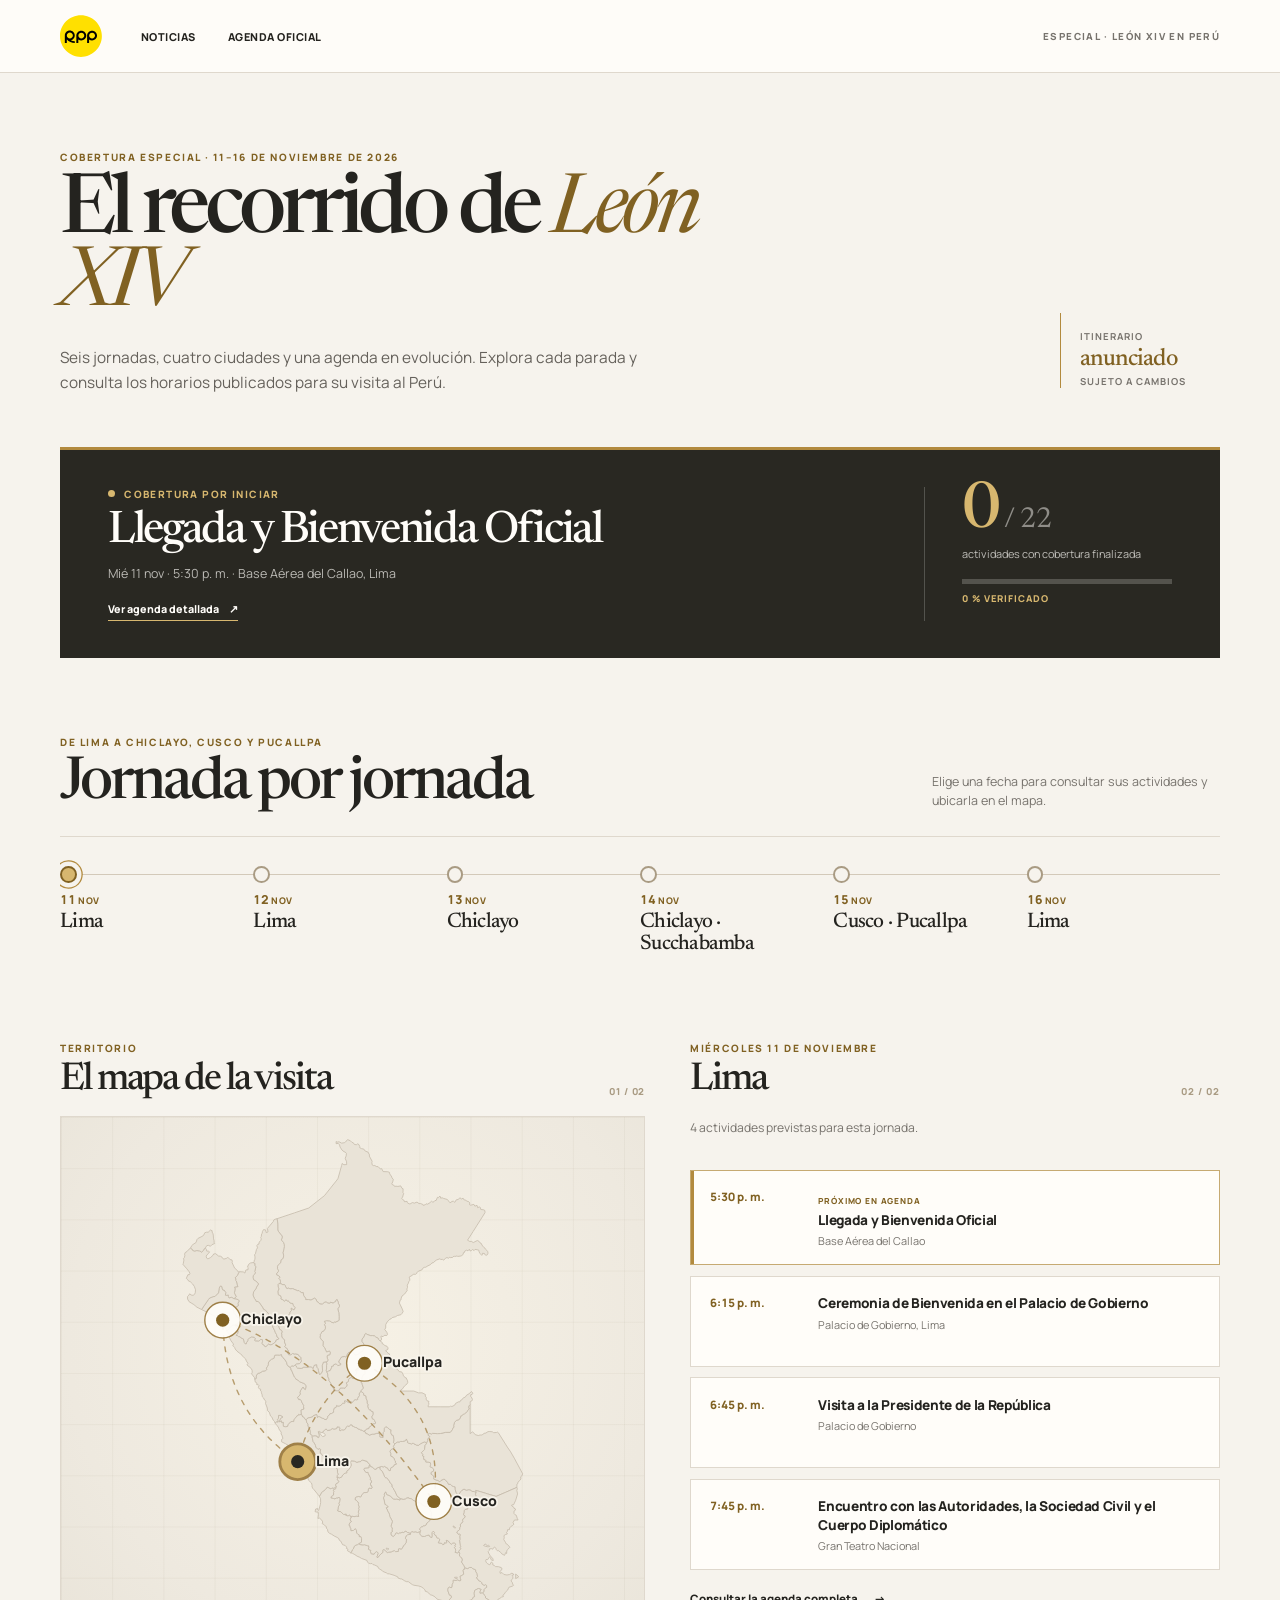
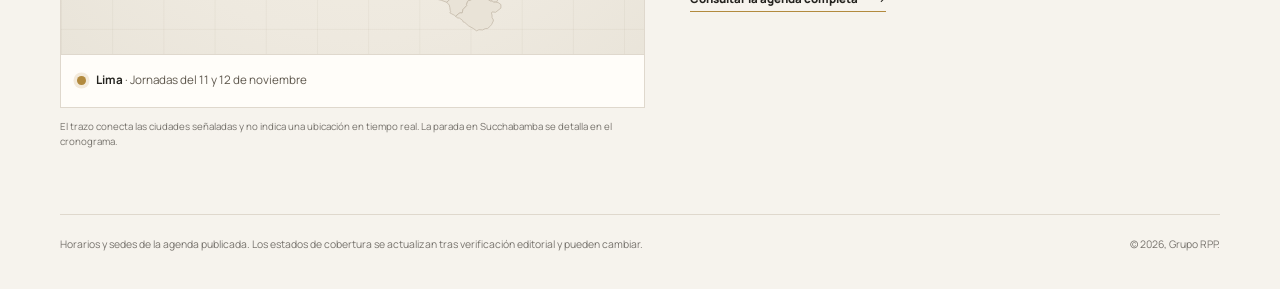
==== agenda-mapa.html @ 104f8afb "Add script to build SVG map of Peru's departments from GeoJSON - Implemented a Node.js script that r" ====
<!doctype html>
<html lang="es">
<head>
  <meta charset="utf-8">
  <meta name="viewport" content="width=device-width, initial-scale=1">
  <meta name="description" content="Sigue las jornadas, ciudades y actividades de la visita de León XIV al Perú.">
  <title>Seguimiento de la visita | León XIV en Perú</title>
  <link rel="icon" href="assets/rpp.svg" type="image/svg+xml">
  <link rel="preconnect" href="https://fonts.googleapis.com">
  <link rel="preconnect" href="https://fonts.gstatic.com" crossorigin>
  <link href="https://fonts.googleapis.com/css2?family=Manrope:wght@400;500;600;700;800&amp;family=Newsreader:ital,opsz,wght@0,6..72,400;0,6..72,500;0,6..72,600;1,6..72,400&amp;display=swap" rel="stylesheet">
  <link rel="stylesheet" href="agenda-mapa.css">
</head>
<body>
  <a class="skip-link" href="#contenido">Saltar al contenido</a>

  <header class="masthead">
    <div class="wrap masthead__inner">
      <a class="masthead__brand" href="index.html" aria-label="RPP Noticias, ir al inicio"><img src="assets/rpp.svg" alt="RPP"></a>
      <nav class="masthead__nav" aria-label="Navegación principal">
        <a href="index.html">Noticias</a>
        <a href="agenda.html">Agenda oficial</a>
      </nav>
      <span class="masthead__edition">Especial · León XIV en Perú</span>
    </div>
  </header>

  <main id="contenido">
    <p class="demo-note" data-demo-note hidden>Vista de simulación: Chiclayo en vivo. No corresponde a una transmisión real.</p>
    <div class="wrap">
      <section class="intro" aria-labelledby="page-title">
        <div>
          <p class="eyebrow">Cobertura especial · 11–16 de noviembre de 2026</p>
          <h1 id="page-title">El recorrido de <em>León XIV</em></h1>
          <p class="intro__description">Seis jornadas, cuatro ciudades y una agenda en evolución. Explora cada parada y consulta los horarios publicados para su visita al Perú.</p>
        </div>
        <div class="intro__stamp" aria-label="Itinerario anunciado, sujeto a cambios">
          <span>Itinerario</span>
          <strong>anunciado</strong>
          <small>Sujeto a cambios</small>
        </div>
      </section>

      <section class="status" aria-labelledby="status-title" data-status-section>
        <div class="status__story">
          <p class="status__eyebrow"><span class="status__signal" aria-hidden="true"></span><span data-phase>Cobertura por iniciar</span></p>
          <h2 id="status-title" data-focus-title>Llegada y Bienvenida Oficial</h2>
          <p class="status__detail" data-focus-detail>Miércoles 11 nov · 5:30 p. m. · Base Aérea del Callao, Lima</p>
          <a class="status__link" href="agenda.html">Ver agenda detallada <span aria-hidden="true">↗</span></a>
        </div>
        <div class="status__meter">
          <div class="status__fraction"><strong data-completed-count>0</strong><span>/ <span data-total-count>22</span></span></div>
          <p>actividades con cobertura finalizada</p>
          <div class="status__bar" role="progressbar" aria-label="Actividades con cobertura finalizada" aria-valuemin="0" aria-valuemax="22" aria-valuenow="0" data-progress-bar><span data-progress-fill></span></div>
          <span class="status__percent" data-progress-percent>0 % verificado</span>
        </div>
      </section>

      <section class="journey" aria-labelledby="journey-title">
        <div class="section-heading">
          <div>
            <p class="eyebrow">De Lima a Chiclayo, Cusco y Pucallpa</p>
            <h2 id="journey-title">Jornada por jornada</h2>
          </div>
          <p>Elige una fecha para consultar sus actividades y ubicarla en el mapa.</p>
        </div>
        <div class="journey__scroll">
          <div class="journey__days" aria-label="Seleccionar jornada" data-day-picker>
            <button class="journey__day is-selected" type="button" data-select-day="1" aria-pressed="true"><span class="journey__date">11 <small>nov</small></span><span class="journey__city">Lima</span><span class="journey__state">Inicio</span></button>
            <button class="journey__day" type="button" data-select-day="2" aria-pressed="false"><span class="journey__date">12 <small>nov</small></span><span class="journey__city">Lima</span><span class="journey__state">Jornada 2</span></button>
            <button class="journey__day" type="button" data-select-day="3" aria-pressed="false"><span class="journey__date">13 <small>nov</small></span><span class="journey__city">Chiclayo</span><span class="journey__state">Jornada 3</span></button>
            <button class="journey__day" type="button" data-select-day="4" aria-pressed="false"><span class="journey__date">14 <small>nov</small></span><span class="journey__city">Chiclayo · Succhabamba</span><span class="journey__state">Jornada 4</span></button>
            <button class="journey__day" type="button" data-select-day="5" aria-pressed="false"><span class="journey__date">15 <small>nov</small></span><span class="journey__city">Cusco · Pucallpa</span><span class="journey__state">Jornada 5</span></button>
            <button class="journey__day" type="button" data-select-day="6" aria-pressed="false"><span class="journey__date">16 <small>nov</small></span><span class="journey__city">Lima</span><span class="journey__state">Cierre</span></button>
          </div>
        </div>
      </section>

      <div class="explore">
        <section class="map-panel" aria-labelledby="map-title">
          <div class="panel-heading">
            <div><p class="eyebrow">Territorio</p><h2 id="map-title">El mapa de la visita</h2></div>
            <span class="panel-heading__index">01 / 02</span>
          </div>
          <div class="map-panel__stage">
            <svg class="peru-map" viewBox="0 0 620 570" role="group" aria-labelledby="map-svg-title map-svg-desc">
              <title id="map-svg-title">Mapa del recorrido de León XIV por el Perú</title>
              <desc id="map-svg-desc">Se señalan Lima, Chiclayo, Cusco y Pucallpa. Selecciona una ciudad para consultar su jornada.</desc>
              <image href="assets/peru-regiones.svg" x="0" y="0" width="620" height="570" />
              <g class="peru-map__route" aria-hidden="true">
                <path d="M251.5 366.3 Q174 314 171.8 215.9 Q290 257 396.2 408.6 Q409 313 322.5 261.7 Q267 302 251.5 366.3" />
              </g>
              <a href="#cronograma" class="peru-map__pin is-selected" data-map-day="1" data-map-city="lima" aria-label="Lima: ver jornadas del 11 y 12 de noviembre">
                <circle class="peru-map__halo" cx="251.5" cy="366.3" r="19" /><circle class="peru-map__point" cx="251.5" cy="366.3" r="7" /><text x="271" y="371">Lima</text>
              </a>
              <a href="#cronograma" class="peru-map__pin" data-map-day="3" data-map-city="chiclayo" aria-label="Chiclayo: ver jornada del 13 de noviembre">
                <circle class="peru-map__halo" cx="171.8" cy="215.9" r="19" /><circle class="peru-map__point" cx="171.8" cy="215.9" r="7" /><text x="191" y="220">Chiclayo</text>
              </a>
              <a href="#cronograma" class="peru-map__pin" data-map-day="5" data-map-city="pucallpa" aria-label="Pucallpa: ver jornada del 15 de noviembre">
                <circle class="peru-map__halo" cx="322.5" cy="261.7" r="19" /><circle class="peru-map__point" cx="322.5" cy="261.7" r="7" /><text x="342" y="266">Pucallpa</text>
              </a>
              <a href="#cronograma" class="peru-map__pin" data-map-day="5" data-map-city="cusco" aria-label="Cusco: ver jornada del 15 de noviembre">
                <circle class="peru-map__halo" cx="396.2" cy="408.6" r="19" /><circle class="peru-map__point" cx="396.2" cy="408.6" r="7" /><text x="416" y="413">Cusco</text>
              </a>
            </svg>
          </div>
          <div class="map-panel__caption"><span class="map-panel__marker" aria-hidden="true"></span><p data-map-caption><strong>Lima</strong> · Jornadas del 11 y 12 de noviembre</p></div>
          <p class="map-panel__note">El trazo conecta las ciudades señaladas y no indica una ubicación en tiempo real. La parada en Succhabamba se detalla en el cronograma.</p>
        </section>

        <section class="schedule-panel" id="cronograma" aria-labelledby="schedule-title">
          <div class="panel-heading">
            <div><p class="eyebrow" data-day-date>Miércoles 11 de noviembre</p><h2 id="schedule-title" data-day-title aria-live="polite">Lima</h2></div>
            <span class="panel-heading__index">02 / 02</span>
          </div>
          <p class="schedule-panel__intro" data-day-intro>Cuatro actividades previstas para la primera jornada.</p>
          <ol class="event-list" data-event-list>
            <li class="event-list__item is-next"><time datetime="2026-11-11T17:30-05:00">5:30 p. m.</time><div><span class="event-list__badge">Primera actividad</span><h3>Llegada y Bienvenida Oficial</h3><p>Base Aérea del Callao</p></div></li>
            <li class="event-list__item"><time datetime="2026-11-11T18:15-05:00">6:15 p. m.</time><div><h3>Ceremonia de Bienvenida en el Palacio de Gobierno</h3><p>Palacio de Gobierno, Lima</p></div></li>
            <li class="event-list__item"><time datetime="2026-11-11T18:45-05:00">6:45 p. m.</time><div><h3>Visita a la Presidente de la República</h3><p>Palacio de Gobierno</p></div></li>
            <li class="event-list__item"><time datetime="2026-11-11T19:45-05:00">7:45 p. m.</time><div><h3>Encuentro con las Autoridades, la Sociedad Civil y el Cuerpo Diplomático</h3><p>Gran Teatro Nacional</p></div></li>
          </ol>
          <a class="schedule-panel__link" href="agenda.html">Consultar la agenda completa <span aria-hidden="true">→</span></a>
        </section>
      </div>

      <footer class="page-note">
        <p>Horarios y sedes de la agenda publicada. Los estados de cobertura se actualizan tras verificación editorial y pueden cambiar.</p>
        <span>© 2026, Grupo RPP.</span>
      </footer>
    </div>
  </main>
  <script src="agenda-mapa.js"></script>
</body>
</html>
---- agenda-mapa.css ----
:root {
  --ink: #24231f;
  --muted: #77736d;
  --paper: #f6f3ed;
  --cream: #fffdf9;
  --line: #dfd8cd;
  --gold: #b28a3e;
  --gold-dark: #806122;
  --gold-light: #d7b76f;
  --sans: "Manrope", Arial, sans-serif;
  --serif: "Newsreader", Georgia, serif;
}

*, *::before, *::after { box-sizing: border-box; }
html { scroll-behavior: smooth; }
body { margin: 0; color: var(--ink); background: var(--paper); font-family: var(--sans); -webkit-font-smoothing: antialiased; }
button, a { -webkit-tap-highlight-color: transparent; }
a { color: inherit; }
button { font: inherit; }
.wrap { width: min(100% - 3rem, 1160px); margin-inline: auto; }
.skip-link { position: absolute; z-index: 30; top: -4rem; left: 1rem; padding: .7rem 1rem; color: var(--ink); background: #ffe272; }
.skip-link:focus { top: 1rem; }
:focus-visible { outline: 3px solid #b28a3e; outline-offset: 4px; }

.masthead { border-bottom: 1px solid var(--line); background: rgba(255, 253, 249, .95); }
.masthead__inner { display: flex; align-items: center; gap: 2.4rem; min-height: 4.5rem; }
.masthead__brand { display: grid; place-items: center; flex: 0 0 auto; width: 2.65rem; height: 2.65rem; }
.masthead__brand img { width: 100%; height: 100%; }
.masthead__nav { display: flex; align-items: center; gap: 2rem; }
.masthead__nav a { font-size: .68rem; font-weight: 800; letter-spacing: .045em; text-decoration: none; text-transform: uppercase; }
.masthead__nav a:hover { color: var(--gold-dark); }
.masthead__edition { margin-left: auto; color: var(--muted); font-size: .61rem; font-weight: 800; letter-spacing: .14em; text-transform: uppercase; }
.demo-note { margin: 0; padding: .55rem 1rem; color: #302817; background: #ead6a5; font-size: .67rem; font-weight: 800; text-align: center; }
.demo-note[hidden] { display: none; }

.intro { display: flex; justify-content: space-between; align-items: end; gap: 3rem; padding: clamp(3.5rem, 6vw, 6rem) 0 clamp(2.4rem, 4vw, 4rem); }
.eyebrow { margin: 0 0 .8rem; color: var(--gold-dark); font-size: .63rem; font-weight: 800; letter-spacing: .16em; line-height: 1.4; text-transform: uppercase; }
.intro h1 { max-width: 15ch; margin: 0; font-family: var(--serif); font-size: clamp(3.3rem, 6.4vw, 6.3rem); font-weight: 500; letter-spacing: -.067em; line-height: .89; }
.intro h1 em { color: var(--gold-dark); font-weight: 400; }
.intro__description { max-width: 39rem; margin: 1.4rem 0 0; color: #65615b; font-size: clamp(.88rem, 1.2vw, 1rem); line-height: 1.65; }
.intro__stamp { display: grid; gap: .25rem; flex: 0 0 10rem; margin-bottom: .45rem; padding: 1.1rem 0 0 1.2rem; border-left: 1px solid var(--gold); }
.intro__stamp span, .intro__stamp small { color: var(--muted); font-size: .6rem; font-weight: 700; letter-spacing: .1em; text-transform: uppercase; }
.intro__stamp strong { color: var(--gold-dark); font-family: var(--serif); font-size: 1.5rem; font-weight: 500; letter-spacing: -.04em; }

.status { display: grid; grid-template-columns: minmax(0, 1fr) 15.5rem; gap: 2.5rem; padding: clamp(1.5rem, 3vw, 2.3rem) clamp(1.5rem, 4vw, 3rem); border-top: 3px solid var(--gold); color: var(--cream); background: #292822; }
.status__story { min-width: 0; }
.status__eyebrow { display: flex; align-items: center; gap: .55rem; margin: 0 0 .65rem; color: var(--gold-light); font-size: .63rem; font-weight: 800; letter-spacing: .14em; text-transform: uppercase; }
.status__signal { flex: 0 0 auto; width: .46rem; height: .46rem; border-radius: 50%; background: var(--gold-light); }
.status h2 { margin: 0; font-family: var(--serif); font-size: clamp(2rem, 3.5vw, 3.15rem); font-weight: 500; letter-spacing: -.052em; line-height: .95; }
.status__detail { margin: .72rem 0 0; color: rgba(255, 253, 249, .68); font-size: .78rem; line-height: 1.5; }
.status__link { display: inline-flex; gap: .65rem; align-items: center; margin-top: 1.15rem; padding-bottom: .25rem; border-bottom: 1px solid var(--gold-light); color: var(--cream); font-size: .67rem; font-weight: 800; text-decoration: none; }
.status__link:hover { color: var(--gold-light); }
.status__meter { align-self: stretch; padding-left: 2.3rem; border-left: 1px solid rgba(255, 253, 249, .2); }
.status__fraction { display: flex; align-items: baseline; gap: .45rem; font-family: var(--serif); font-variant-numeric: tabular-nums; }
.status__fraction strong { color: var(--gold-light); font-size: clamp(3.4rem, 5vw, 4.5rem); font-weight: 500; letter-spacing: -.07em; line-height: .8; }
.status__fraction > span { color: rgba(255, 253, 249, .48); font-size: 1.8rem; }
.status__meter p { max-width: 12rem; margin: .5rem 0 1.15rem; color: rgba(255, 253, 249, .7); font-size: .68rem; line-height: 1.4; }
.status__bar { height: .3rem; overflow: hidden; background: rgba(255, 253, 249, .2); }
.status__bar span { display: block; width: 0; height: 100%; background: var(--gold-light); transition: width .7s cubic-bezier(.16, 1, .3, 1); }
.status__percent { display: block; margin-top: .48rem; color: var(--gold-light); font-size: .59rem; font-weight: 800; letter-spacing: .1em; text-transform: uppercase; }
.status.is-live .status__signal { animation: signal-pulse 2.3s ease-out infinite; }
@keyframes signal-pulse { 0% { box-shadow: 0 0 0 0 rgba(215, 183, 111, .65); } 75%, 100% { box-shadow: 0 0 0 .65rem rgba(215, 183, 111, 0); } }

.journey { margin-top: clamp(3.4rem, 6vw, 5.6rem); }
.section-heading { display: flex; justify-content: space-between; align-items: end; gap: 3rem; padding-bottom: 1.5rem; border-bottom: 1px solid var(--line); }
.section-heading .eyebrow { margin-bottom: .5rem; }
.section-heading h2, .panel-heading h2 { margin: 0; font-family: var(--serif); font-weight: 500; letter-spacing: -.055em; line-height: .94; }
.section-heading h2 { font-size: clamp(2.5rem, 4.6vw, 4rem); }
.section-heading > p { max-width: 18rem; margin: 0 0 .1rem; color: var(--muted); font-size: .78rem; line-height: 1.5; }
.journey__scroll { overflow-x: auto; scrollbar-width: thin; scrollbar-color: #c6b48b transparent; }
.journey__days { position: relative; display: grid; grid-template-columns: repeat(6, minmax(0, 1fr)); min-width: 740px; padding: 1.8rem 0 1.65rem; }
.journey__days::before { position: absolute; top: 2.31rem; right: 0; left: 0; height: 1px; background: #d3c9b9; content: ""; }
.journey__day { position: relative; display: grid; align-content: start; justify-items: start; min-width: 0; min-height: 6.3rem; padding: 0 .65rem 0 0; border: 0; color: var(--ink); background: none; text-align: left; cursor: pointer; }
.journey__day::before { position: relative; z-index: 1; display: block; width: 1.05rem; height: 1.05rem; margin-bottom: .7rem; border: 2px solid #a99b83; border-radius: 50%; background: var(--paper); content: ""; transition: background-color .2s ease, transform .2s ease, box-shadow .2s ease; }
.journey__day:hover::before { transform: scale(1.15); }
.journey__day.is-completed::before { border-color: var(--gold); background: var(--gold); }
.journey__day.is-live::before { border-color: var(--gold-dark); background: var(--gold-light); box-shadow: 0 0 0 .32rem rgba(178, 138, 62, .18); }
.journey__day.is-selected::before { border-color: var(--gold-dark); background: var(--gold-light); box-shadow: 0 0 0 .28rem var(--paper), 0 0 0 .36rem var(--gold); }
.journey__date { color: var(--gold-dark); font-size: .77rem; font-weight: 800; font-variant-numeric: tabular-nums; line-height: 1; }
.journey__date small { font-size: .57rem; letter-spacing: .06em; text-transform: uppercase; }
.journey__city { max-width: 14ch; margin-top: .35rem; font-family: var(--serif); font-size: clamp(1.13rem, 1.65vw, 1.45rem); font-weight: 500; letter-spacing: -.035em; line-height: 1.03; }
.journey__state { margin-top: .44rem; color: var(--muted); font-size: .57rem; font-weight: 700; line-height: 1.2; text-transform: uppercase; }
.journey__day.is-live .journey__state { color: var(--gold-dark); }
.journey__day:focus-visible { outline: 2px solid var(--gold); outline-offset: .3rem; }

.explore { display: grid; grid-template-columns: minmax(0, 1.05fr) minmax(0, .95fr); gap: clamp(1.5rem, 3.5vw, 3rem); align-items: start; margin: clamp(1.4rem, 3vw, 2.2rem) 0 4rem; }
.map-panel, .schedule-panel { min-width: 0; }
.panel-heading { display: flex; justify-content: space-between; align-items: end; gap: 1rem; min-height: 5.5rem; padding-bottom: 1.15rem; }
.panel-heading .eyebrow { margin-bottom: .45rem; }
.panel-heading h2 { font-size: clamp(2rem, 3vw, 2.85rem); }
.panel-heading__index { color: #a99b83; font-size: .6rem; font-weight: 800; letter-spacing: .1em; white-space: nowrap; }
.map-panel__stage { position: relative; overflow: hidden; border: 1px solid var(--line); background: radial-gradient(circle at 52% 42%, #f6f1e5, #eee9df 68%, #e9e4d9); }
.map-panel__stage::before { position: absolute; inset: 0; background-image: linear-gradient(rgba(115, 98, 67, .055) 1px, transparent 1px), linear-gradient(90deg, rgba(115, 98, 67, .055) 1px, transparent 1px); background-size: 3.2rem 3.2rem; content: ""; pointer-events: none; }
.peru-map { position: relative; display: block; width: 100%; height: auto; }
.peru-map__route path { fill: none; stroke: #a07d40; stroke-width: 1.5; stroke-linecap: round; stroke-dasharray: 5 7; opacity: .72; }
.peru-map__pin { color: var(--ink); cursor: pointer; text-decoration: none; }
.peru-map__halo { fill: rgba(255, 253, 249, .92); stroke: #9f8048; stroke-width: 1.5; transition: fill .2s ease, stroke-width .2s ease; }
.peru-map__point { fill: var(--gold-dark); }
.peru-map__pin text { fill: var(--ink); font-family: var(--sans); font-size: 15px; font-weight: 800; paint-order: stroke; stroke: #f7f3ea; stroke-width: 4px; stroke-linejoin: round; }
.peru-map__pin.is-selected .peru-map__halo, .peru-map__pin:hover .peru-map__halo, .peru-map__pin:focus-visible .peru-map__halo { fill: var(--gold-light); stroke-width: 3; }
.peru-map__pin.is-selected .peru-map__point { fill: #292822; }
.peru-map__pin:focus-visible { outline: none; }
.peru-map__pin:focus-visible .peru-map__halo { stroke: #3f3017; }
.map-panel__caption { display: flex; align-items: center; gap: .65rem; min-height: 3.3rem; padding: .75rem 1rem; border: 1px solid var(--line); border-top: 0; background: var(--cream); }
.map-panel__caption p { margin: 0; color: #5f584e; font-size: .73rem; line-height: 1.4; }
.map-panel__caption strong { color: var(--ink); }
.map-panel__marker { flex: 0 0 auto; width: .55rem; height: .55rem; border-radius: 50%; background: var(--gold); box-shadow: 0 0 0 .22rem rgba(178, 138, 62, .16); }
.map-panel__note { margin: .8rem 0 0; color: var(--muted); font-size: .61rem; line-height: 1.5; }
.schedule-panel__intro { min-height: 2.4rem; margin: .15rem 0 0; color: var(--muted); font-size: .76rem; line-height: 1.5; }
.event-list { display: grid; gap: .65rem; margin: .8rem 0 0; padding: 0; list-style: none; }
.event-list__item { display: grid; grid-template-columns: 5.7rem minmax(0, 1fr); gap: 1.1rem; min-height: 5.7rem; padding: 1rem 1.15rem; border: 1px solid var(--line); background: var(--cream); }
.event-list__item.is-next, .event-list__item.is-live { border-color: #c6aa72; box-shadow: inset 3px 0 0 var(--gold); }
.event-list__item.is-completed { background: #f5f2eb; }
.event-list__item time { padding-top: .15rem; color: var(--gold-dark); font-size: .72rem; font-weight: 800; font-variant-numeric: tabular-nums; white-space: nowrap; }
.event-list__item h3 { margin: .1rem 0 .25rem; font-size: .85rem; font-weight: 800; letter-spacing: -.025em; line-height: 1.35; }
.event-list__item p { margin: 0; color: var(--muted); font-size: .68rem; line-height: 1.4; }
.event-list__badge { display: inline-block; margin-bottom: .2rem; color: var(--gold-dark); font-size: .52rem; font-weight: 800; letter-spacing: .1em; text-transform: uppercase; }
.schedule-panel__link { display: inline-flex; align-items: center; gap: 1rem; margin-top: 1.3rem; padding-bottom: .3rem; border-bottom: 1px solid var(--gold); color: var(--ink); font-size: .72rem; font-weight: 800; text-decoration: none; }
.schedule-panel__link:hover { color: var(--gold-dark); }

.page-note { display: flex; justify-content: space-between; gap: 2rem; padding: 1.4rem 0 2.3rem; border-top: 1px solid var(--line); color: var(--muted); font-size: .65rem; line-height: 1.5; }
.page-note p { max-width: 42rem; margin: 0; }
.page-note span { white-space: nowrap; }

@media (max-width: 900px) {
  .masthead__edition { display: none; }
  .intro h1 { font-size: clamp(3.4rem, 7vw, 5.2rem); }
  .explore { grid-template-columns: minmax(0, 1fr) minmax(0, .95fr); gap: 1.3rem; }
  .event-list__item { grid-template-columns: 1fr; gap: .35rem; }
  .event-list__item time { padding: 0; }
}

@media (max-width: 700px) {
  .wrap { width: min(100% - 2rem, 1160px); }
  .intro { align-items: start; padding-block: 3rem 2.4rem; }
  .intro__stamp { display: none; }
  .status { grid-template-columns: 1fr; gap: 1.4rem; }
  .status__meter { display: grid; grid-template-columns: auto 1fr; align-items: end; column-gap: 1.2rem; padding: 1.1rem 0 0; border-top: 1px solid rgba(255, 253, 249, .2); border-left: 0; }
  .status__meter p { margin: 0 0 .05rem; }
  .status__bar { grid-column: 1 / -1; margin-top: .8rem; }
  .status__percent { grid-column: 1 / -1; }
  .section-heading { align-items: start; flex-direction: column; gap: .7rem; }
  .section-heading > p { max-width: 29rem; }
  .explore { grid-template-columns: 1fr; gap: 2.4rem; }
  .panel-heading { min-height: 0; }
  .event-list__item { grid-template-columns: 5.7rem minmax(0, 1fr); gap: 1rem; }
}

@media (max-width: 430px) {
  .masthead__inner { min-height: 4rem; gap: 1.2rem; }
  .masthead__brand { width: 2.3rem; height: 2.3rem; }
  .masthead__nav { gap: 1rem; }
  .masthead__nav a { font-size: .59rem; }
  .intro h1 { font-size: clamp(3.25rem, 14vw, 4.4rem); }
  .intro__description { font-size: .82rem; }
  .status { padding: 1.45rem 1.2rem; }
  .status h2 { font-size: 2.15rem; }
  .journey__days { min-width: 700px; }
  .peru-map__pin text { font-size: 17px; }
  .event-list__item { grid-template-columns: 4.3rem minmax(0, 1fr); gap: .7rem; padding: .85rem; }
  .event-list__item time { font-size: .65rem; }
  .event-list__item h3 { font-size: .78rem; }
  .page-note { display: block; }
  .page-note span { display: block; margin-top: .6rem; }
}

@media (prefers-reduced-motion: reduce) {
  html { scroll-behavior: auto; }
  .status.is-live .status__signal { animation: none; }
  .status__bar span, .journey__day::before, .peru-map__halo { transition: none; }
}
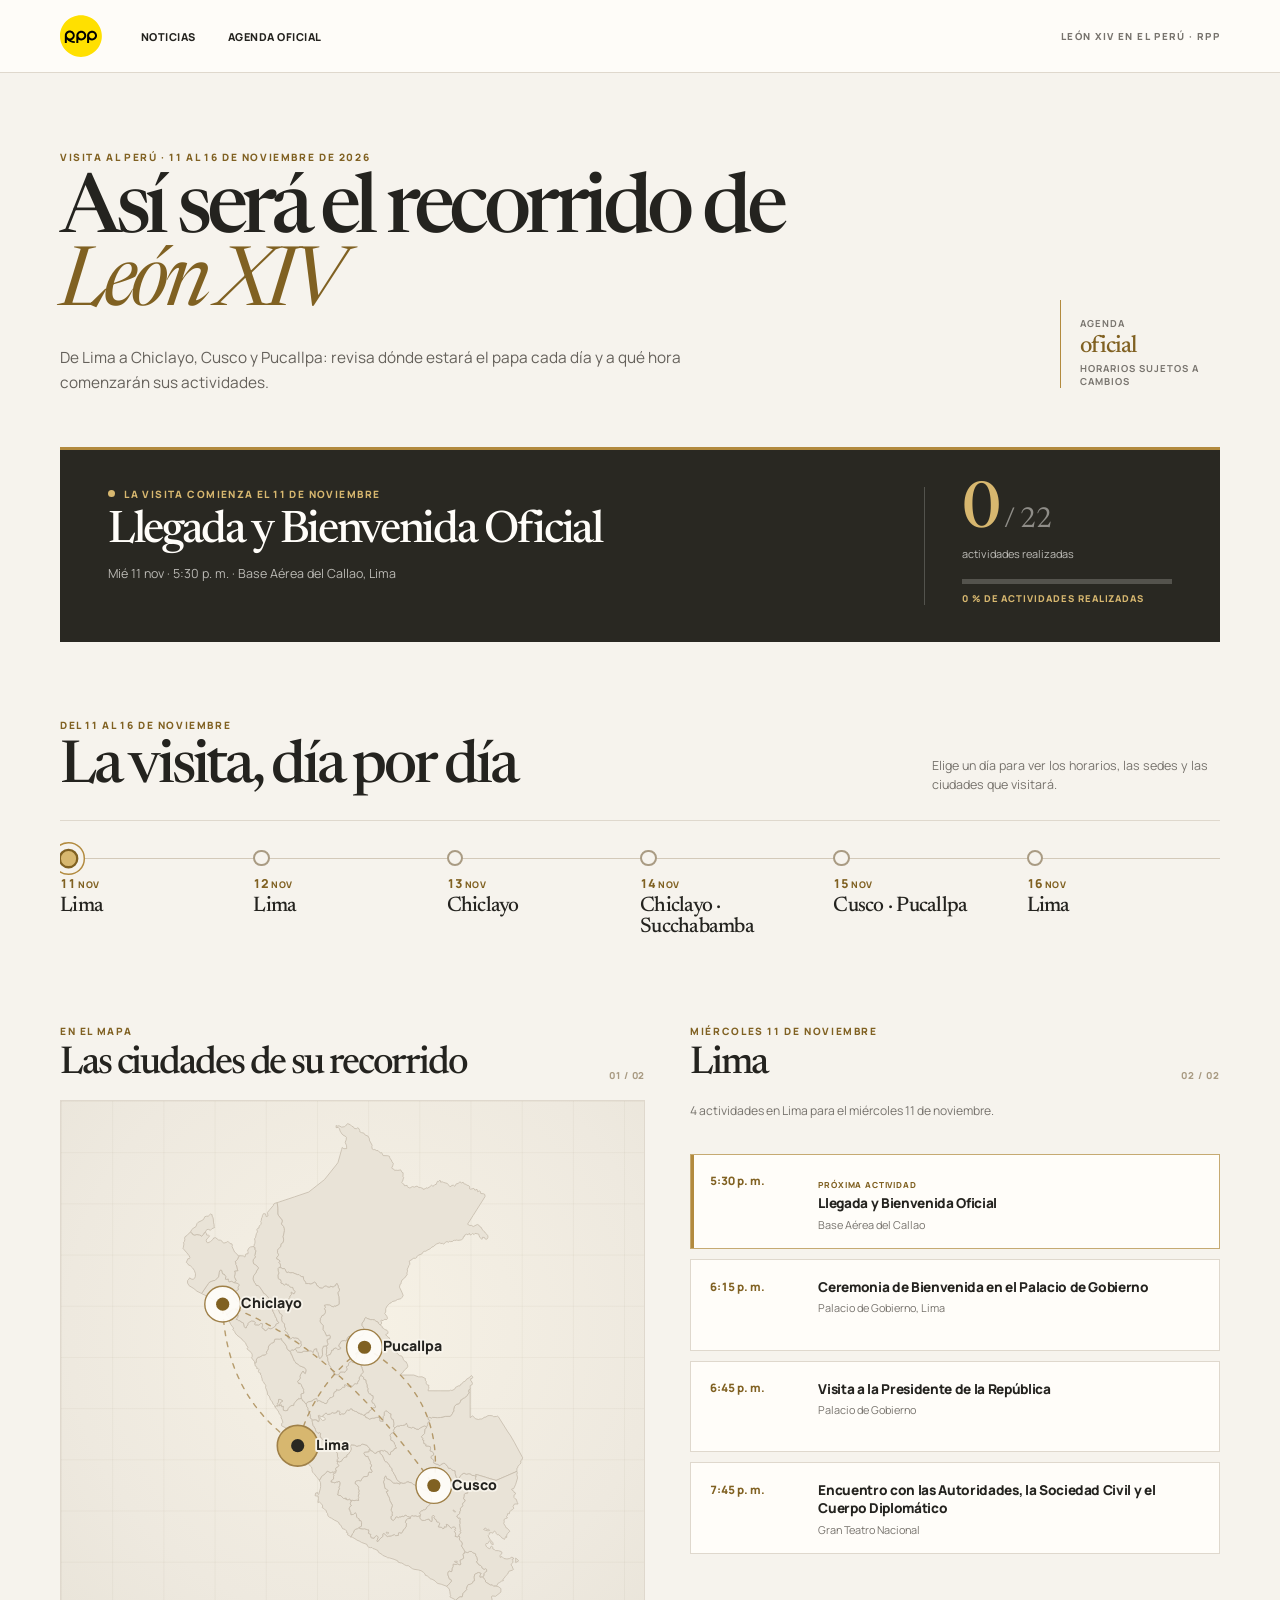
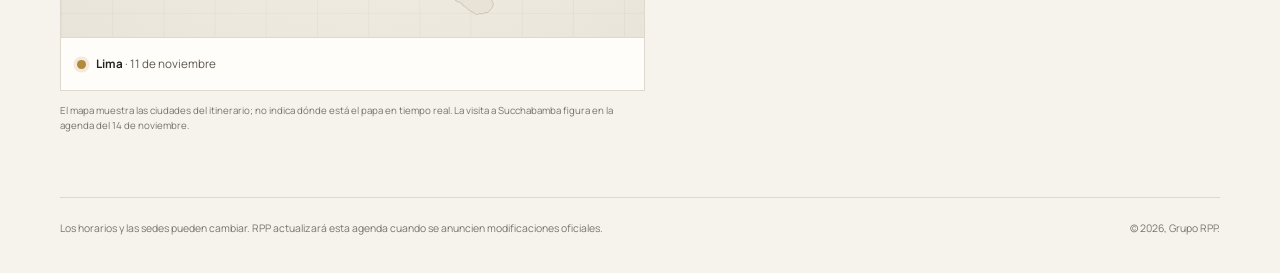
==== commit d31b685e: "feat: enhance agenda and map interactivity with animations and improved accessibility fix: update ev" ====
--- a/agenda-mapa.html
+++ b/agenda-mapa.html
@@ -3,13 +3,13 @@
 <head>
   <meta charset="utf-8">
   <meta name="viewport" content="width=device-width, initial-scale=1">
-  <meta name="description" content="Sigue las jornadas, ciudades y actividades de la visita de León XIV al Perú.">
-  <title>Seguimiento de la visita | León XIV en Perú</title>
+  <meta name="description" content="Consulta la agenda del papa León XIV en el Perú: fechas, horarios y sedes de sus actividades en Lima, Chiclayo, Cusco y Pucallpa.">
+  <title>Agenda y recorrido del papa León XIV en el Perú | RPP</title>
   <link rel="icon" href="assets/rpp.svg" type="image/svg+xml">
   <link rel="preconnect" href="https://fonts.googleapis.com">
   <link rel="preconnect" href="https://fonts.gstatic.com" crossorigin>
   <link href="https://fonts.googleapis.com/css2?family=Manrope:wght@400;500;600;700;800&amp;family=Newsreader:ital,opsz,wght@0,6..72,400;0,6..72,500;0,6..72,600;1,6..72,400&amp;display=swap" rel="stylesheet">
-  <link rel="stylesheet" href="agenda-mapa.css">
+  <link rel="stylesheet" href="agenda-mapa.css?v=motion-2">
 </head>
 <body>
   <a class="skip-link" href="#contenido">Saltar al contenido</a>
@@ -21,57 +21,56 @@
         <a href="index.html">Noticias</a>
         <a href="agenda.html">Agenda oficial</a>
       </nav>
-      <span class="masthead__edition">Especial · León XIV en Perú</span>
+      <span class="masthead__edition">León XIV en el Perú · RPP</span>
     </div>
   </header>
 
   <main id="contenido">
-    <p class="demo-note" data-demo-note hidden>Vista de simulación: Chiclayo en vivo. No corresponde a una transmisión real.</p>
+    <p class="demo-note" data-demo-note hidden>Vista de prueba: la jornada en Chiclayo se muestra en vivo solo para revisar el diseño. No es una transmisión real.</p>
     <div class="wrap">
       <section class="intro" aria-labelledby="page-title">
         <div>
-          <p class="eyebrow">Cobertura especial · 11–16 de noviembre de 2026</p>
-          <h1 id="page-title">El recorrido de <em>León XIV</em></h1>
-          <p class="intro__description">Seis jornadas, cuatro ciudades y una agenda en evolución. Explora cada parada y consulta los horarios publicados para su visita al Perú.</p>
+          <p class="eyebrow">Visita al Perú · 11 al 16 de noviembre de 2026</p>
+          <h1 id="page-title">Así será el recorrido de <em>León XIV</em></h1>
+          <p class="intro__description">De Lima a Chiclayo, Cusco y Pucallpa: revisa dónde estará el papa cada día y a qué hora comenzarán sus actividades.</p>
         </div>
-        <div class="intro__stamp" aria-label="Itinerario anunciado, sujeto a cambios">
-          <span>Itinerario</span>
-          <strong>anunciado</strong>
-          <small>Sujeto a cambios</small>
+        <div class="intro__stamp" aria-label="Agenda oficial, horarios sujetos a cambios">
+          <span>Agenda</span>
+          <strong>oficial</strong>
+          <small>Horarios sujetos a cambios</small>
         </div>
       </section>
 
       <section class="status" aria-labelledby="status-title" data-status-section>
         <div class="status__story">
-          <p class="status__eyebrow"><span class="status__signal" aria-hidden="true"></span><span data-phase>Cobertura por iniciar</span></p>
+          <p class="status__eyebrow"><span class="status__signal" aria-hidden="true"></span><span data-phase>La visita comienza el 11 de noviembre</span></p>
           <h2 id="status-title" data-focus-title>Llegada y Bienvenida Oficial</h2>
           <p class="status__detail" data-focus-detail>Miércoles 11 nov · 5:30 p. m. · Base Aérea del Callao, Lima</p>
-          <a class="status__link" href="agenda.html">Ver agenda detallada <span aria-hidden="true">↗</span></a>
         </div>
         <div class="status__meter">
           <div class="status__fraction"><strong data-completed-count>0</strong><span>/ <span data-total-count>22</span></span></div>
-          <p>actividades con cobertura finalizada</p>
-          <div class="status__bar" role="progressbar" aria-label="Actividades con cobertura finalizada" aria-valuemin="0" aria-valuemax="22" aria-valuenow="0" data-progress-bar><span data-progress-fill></span></div>
-          <span class="status__percent" data-progress-percent>0 % verificado</span>
+          <p>actividades realizadas</p>
+          <div class="status__bar" role="progressbar" aria-label="Actividades realizadas" aria-valuemin="0" aria-valuemax="22" aria-valuenow="0" data-progress-bar><span data-progress-fill></span></div>
+          <span class="status__percent" data-progress-percent>0 % de actividades realizadas</span>
         </div>
       </section>
 
       <section class="journey" aria-labelledby="journey-title">
         <div class="section-heading">
           <div>
-            <p class="eyebrow">De Lima a Chiclayo, Cusco y Pucallpa</p>
-            <h2 id="journey-title">Jornada por jornada</h2>
+            <p class="eyebrow">Del 11 al 16 de noviembre</p>
+            <h2 id="journey-title">La visita, día por día</h2>
           </div>
-          <p>Elige una fecha para consultar sus actividades y ubicarla en el mapa.</p>
+          <p>Elige un día para ver los horarios, las sedes y las ciudades que visitará.</p>
         </div>
         <div class="journey__scroll">
           <div class="journey__days" aria-label="Seleccionar jornada" data-day-picker>
-            <button class="journey__day is-selected" type="button" data-select-day="1" aria-pressed="true"><span class="journey__date">11 <small>nov</small></span><span class="journey__city">Lima</span><span class="journey__state">Inicio</span></button>
-            <button class="journey__day" type="button" data-select-day="2" aria-pressed="false"><span class="journey__date">12 <small>nov</small></span><span class="journey__city">Lima</span><span class="journey__state">Jornada 2</span></button>
-            <button class="journey__day" type="button" data-select-day="3" aria-pressed="false"><span class="journey__date">13 <small>nov</small></span><span class="journey__city">Chiclayo</span><span class="journey__state">Jornada 3</span></button>
-            <button class="journey__day" type="button" data-select-day="4" aria-pressed="false"><span class="journey__date">14 <small>nov</small></span><span class="journey__city">Chiclayo · Succhabamba</span><span class="journey__state">Jornada 4</span></button>
-            <button class="journey__day" type="button" data-select-day="5" aria-pressed="false"><span class="journey__date">15 <small>nov</small></span><span class="journey__city">Cusco · Pucallpa</span><span class="journey__state">Jornada 5</span></button>
-            <button class="journey__day" type="button" data-select-day="6" aria-pressed="false"><span class="journey__date">16 <small>nov</small></span><span class="journey__city">Lima</span><span class="journey__state">Cierre</span></button>
+            <button class="journey__day is-selected" type="button" data-select-day="1" aria-pressed="true"><span class="journey__date">11 <small>nov</small></span><span class="journey__city">Lima</span><span class="journey__state"></span></button>
+            <button class="journey__day" type="button" data-select-day="2" aria-pressed="false"><span class="journey__date">12 <small>nov</small></span><span class="journey__city">Lima</span><span class="journey__state"></span></button>
+            <button class="journey__day" type="button" data-select-day="3" aria-pressed="false"><span class="journey__date">13 <small>nov</small></span><span class="journey__city">Chiclayo</span><span class="journey__state"></span></button>
+            <button class="journey__day" type="button" data-select-day="4" aria-pressed="false"><span class="journey__date">14 <small>nov</small></span><span class="journey__city">Chiclayo · Succhabamba</span><span class="journey__state"></span></button>
+            <button class="journey__day" type="button" data-select-day="5" aria-pressed="false"><span class="journey__date">15 <small>nov</small></span><span class="journey__city">Cusco · Pucallpa</span><span class="journey__state"></span></button>
+            <button class="journey__day" type="button" data-select-day="6" aria-pressed="false"><span class="journey__date">16 <small>nov</small></span><span class="journey__city">Lima</span><span class="journey__state"></span></button>
           </div>
         </div>
       </section>
@@ -79,33 +78,33 @@
       <div class="explore">
         <section class="map-panel" aria-labelledby="map-title">
           <div class="panel-heading">
-            <div><p class="eyebrow">Territorio</p><h2 id="map-title">El mapa de la visita</h2></div>
+            <div><p class="eyebrow">En el mapa</p><h2 id="map-title">Las ciudades de su recorrido</h2></div>
             <span class="panel-heading__index">01 / 02</span>
           </div>
           <div class="map-panel__stage">
             <svg class="peru-map" viewBox="0 0 620 570" role="group" aria-labelledby="map-svg-title map-svg-desc">
               <title id="map-svg-title">Mapa del recorrido de León XIV por el Perú</title>
-              <desc id="map-svg-desc">Se señalan Lima, Chiclayo, Cusco y Pucallpa. Selecciona una ciudad para consultar su jornada.</desc>
+              <desc id="map-svg-desc">Se señalan Lima, Chiclayo, Cusco y Pucallpa. Selecciona una ciudad para consultar sus actividades.</desc>
               <image href="assets/peru-regiones.svg" x="0" y="0" width="620" height="570" />
               <g class="peru-map__route" aria-hidden="true">
                 <path d="M251.5 366.3 Q174 314 171.8 215.9 Q290 257 396.2 408.6 Q409 313 322.5 261.7 Q267 302 251.5 366.3" />
               </g>
-              <a href="#cronograma" class="peru-map__pin is-selected" data-map-day="1" data-map-city="lima" aria-label="Lima: ver jornadas del 11 y 12 de noviembre">
+              <a href="#cronograma" class="peru-map__pin is-selected" data-map-day="1" data-map-city="lima" aria-label="Lima: ver actividades del 11 de noviembre">
                 <circle class="peru-map__halo" cx="251.5" cy="366.3" r="19" /><circle class="peru-map__point" cx="251.5" cy="366.3" r="7" /><text x="271" y="371">Lima</text>
               </a>
-              <a href="#cronograma" class="peru-map__pin" data-map-day="3" data-map-city="chiclayo" aria-label="Chiclayo: ver jornada del 13 de noviembre">
+              <a href="#cronograma" class="peru-map__pin" data-map-day="3" data-map-city="chiclayo" aria-label="Chiclayo: ver actividades del 13 de noviembre">
                 <circle class="peru-map__halo" cx="171.8" cy="215.9" r="19" /><circle class="peru-map__point" cx="171.8" cy="215.9" r="7" /><text x="191" y="220">Chiclayo</text>
               </a>
-              <a href="#cronograma" class="peru-map__pin" data-map-day="5" data-map-city="pucallpa" aria-label="Pucallpa: ver jornada del 15 de noviembre">
+              <a href="#cronograma" class="peru-map__pin" data-map-day="5" data-map-city="pucallpa" aria-label="Pucallpa: ver actividades del 15 de noviembre">
                 <circle class="peru-map__halo" cx="322.5" cy="261.7" r="19" /><circle class="peru-map__point" cx="322.5" cy="261.7" r="7" /><text x="342" y="266">Pucallpa</text>
               </a>
-              <a href="#cronograma" class="peru-map__pin" data-map-day="5" data-map-city="cusco" aria-label="Cusco: ver jornada del 15 de noviembre">
+              <a href="#cronograma" class="peru-map__pin" data-map-day="5" data-map-city="cusco" aria-label="Cusco: ver actividades del 15 de noviembre">
                 <circle class="peru-map__halo" cx="396.2" cy="408.6" r="19" /><circle class="peru-map__point" cx="396.2" cy="408.6" r="7" /><text x="416" y="413">Cusco</text>
               </a>
             </svg>
           </div>
-          <div class="map-panel__caption"><span class="map-panel__marker" aria-hidden="true"></span><p data-map-caption><strong>Lima</strong> · Jornadas del 11 y 12 de noviembre</p></div>
-          <p class="map-panel__note">El trazo conecta las ciudades señaladas y no indica una ubicación en tiempo real. La parada en Succhabamba se detalla en el cronograma.</p>
+          <div class="map-panel__caption"><span class="map-panel__marker" aria-hidden="true"></span><p data-map-caption><strong>Lima</strong> · 11 de noviembre</p></div>
+          <p class="map-panel__note">El mapa muestra las ciudades del itinerario; no indica dónde está el papa en tiempo real. La visita a Succhabamba figura en la agenda del 14 de noviembre.</p>
         </section>
 
         <section class="schedule-panel" id="cronograma" aria-labelledby="schedule-title">
@@ -113,23 +112,22 @@
             <div><p class="eyebrow" data-day-date>Miércoles 11 de noviembre</p><h2 id="schedule-title" data-day-title aria-live="polite">Lima</h2></div>
             <span class="panel-heading__index">02 / 02</span>
           </div>
-          <p class="schedule-panel__intro" data-day-intro>Cuatro actividades previstas para la primera jornada.</p>
+          <p class="schedule-panel__intro" data-day-intro>4 actividades previstas para el 11 de noviembre.</p>
           <ol class="event-list" data-event-list>
-            <li class="event-list__item is-next"><time datetime="2026-11-11T17:30-05:00">5:30 p. m.</time><div><span class="event-list__badge">Primera actividad</span><h3>Llegada y Bienvenida Oficial</h3><p>Base Aérea del Callao</p></div></li>
+            <li class="event-list__item is-next"><time datetime="2026-11-11T17:30-05:00">5:30 p. m.</time><div><span class="event-list__badge">Próxima actividad</span><h3>Llegada y Bienvenida Oficial</h3><p>Base Aérea del Callao</p></div></li>
             <li class="event-list__item"><time datetime="2026-11-11T18:15-05:00">6:15 p. m.</time><div><h3>Ceremonia de Bienvenida en el Palacio de Gobierno</h3><p>Palacio de Gobierno, Lima</p></div></li>
             <li class="event-list__item"><time datetime="2026-11-11T18:45-05:00">6:45 p. m.</time><div><h3>Visita a la Presidente de la República</h3><p>Palacio de Gobierno</p></div></li>
             <li class="event-list__item"><time datetime="2026-11-11T19:45-05:00">7:45 p. m.</time><div><h3>Encuentro con las Autoridades, la Sociedad Civil y el Cuerpo Diplomático</h3><p>Gran Teatro Nacional</p></div></li>
           </ol>
-          <a class="schedule-panel__link" href="agenda.html">Consultar la agenda completa <span aria-hidden="true">→</span></a>
         </section>
       </div>
 
       <footer class="page-note">
-        <p>Horarios y sedes de la agenda publicada. Los estados de cobertura se actualizan tras verificación editorial y pueden cambiar.</p>
+        <p>Los horarios y las sedes pueden cambiar. RPP actualizará esta agenda cuando se anuncien modificaciones oficiales.</p>
         <span>© 2026, Grupo RPP.</span>
       </footer>
     </div>
   </main>
-  <script src="agenda-mapa.js"></script>
+  <script src="agenda-mapa.js?v=motion-2"></script>
 </body>
 </html>
--- a/agenda-mapa.css
+++ b/agenda-mapa.css
@@ -45,21 +45,21 @@
 .status { display: grid; grid-template-columns: minmax(0, 1fr) 15.5rem; gap: 2.5rem; padding: clamp(1.5rem, 3vw, 2.3rem) clamp(1.5rem, 4vw, 3rem); border-top: 3px solid var(--gold); color: var(--cream); background: #292822; }
 .status__story { min-width: 0; }
 .status__eyebrow { display: flex; align-items: center; gap: .55rem; margin: 0 0 .65rem; color: var(--gold-light); font-size: .63rem; font-weight: 800; letter-spacing: .14em; text-transform: uppercase; }
-.status__signal { flex: 0 0 auto; width: .46rem; height: .46rem; border-radius: 50%; background: var(--gold-light); }
+.status__signal { position: relative; flex: 0 0 auto; width: .46rem; height: .46rem; border-radius: 50%; background: var(--gold-light); }
+.status__signal::after { position: absolute; inset: -.3rem; border: 1px solid var(--gold-light); border-radius: 50%; opacity: 0; content: ""; }
 .status h2 { margin: 0; font-family: var(--serif); font-size: clamp(2rem, 3.5vw, 3.15rem); font-weight: 500; letter-spacing: -.052em; line-height: .95; }
 .status__detail { margin: .72rem 0 0; color: rgba(255, 253, 249, .68); font-size: .78rem; line-height: 1.5; }
-.status__link { display: inline-flex; gap: .65rem; align-items: center; margin-top: 1.15rem; padding-bottom: .25rem; border-bottom: 1px solid var(--gold-light); color: var(--cream); font-size: .67rem; font-weight: 800; text-decoration: none; }
-.status__link:hover { color: var(--gold-light); }
 .status__meter { align-self: stretch; padding-left: 2.3rem; border-left: 1px solid rgba(255, 253, 249, .2); }
 .status__fraction { display: flex; align-items: baseline; gap: .45rem; font-family: var(--serif); font-variant-numeric: tabular-nums; }
 .status__fraction strong { color: var(--gold-light); font-size: clamp(3.4rem, 5vw, 4.5rem); font-weight: 500; letter-spacing: -.07em; line-height: .8; }
 .status__fraction > span { color: rgba(255, 253, 249, .48); font-size: 1.8rem; }
 .status__meter p { max-width: 12rem; margin: .5rem 0 1.15rem; color: rgba(255, 253, 249, .7); font-size: .68rem; line-height: 1.4; }
 .status__bar { height: .3rem; overflow: hidden; background: rgba(255, 253, 249, .2); }
-.status__bar span { display: block; width: 0; height: 100%; background: var(--gold-light); transition: width .7s cubic-bezier(.16, 1, .3, 1); }
+.status__bar span { display: block; width: 100%; height: 100%; background: var(--gold-light); transform: scaleX(0); transform-origin: left center; }
+.status__bar span.is-ready { transition: transform .6s cubic-bezier(.22, 1, .36, 1); }
 .status__percent { display: block; margin-top: .48rem; color: var(--gold-light); font-size: .59rem; font-weight: 800; letter-spacing: .1em; text-transform: uppercase; }
-.status.is-live .status__signal { animation: signal-pulse 2.3s ease-out infinite; }
-@keyframes signal-pulse { 0% { box-shadow: 0 0 0 0 rgba(215, 183, 111, .65); } 75%, 100% { box-shadow: 0 0 0 .65rem rgba(215, 183, 111, 0); } }
+.status.is-live .status__signal::after { animation: signal-pulse 2.3s ease-out infinite; }
+@keyframes signal-pulse { 0% { opacity: .7; transform: scale(.5); } 75%, 100% { opacity: 0; transform: scale(1.4); } }
 
 .journey { margin-top: clamp(3.4rem, 6vw, 5.6rem); }
 .section-heading { display: flex; justify-content: space-between; align-items: end; gap: 3rem; padding-bottom: 1.5rem; border-bottom: 1px solid var(--line); }
@@ -71,11 +71,11 @@
 .journey__days { position: relative; display: grid; grid-template-columns: repeat(6, minmax(0, 1fr)); min-width: 740px; padding: 1.8rem 0 1.65rem; }
 .journey__days::before { position: absolute; top: 2.31rem; right: 0; left: 0; height: 1px; background: #d3c9b9; content: ""; }
 .journey__day { position: relative; display: grid; align-content: start; justify-items: start; min-width: 0; min-height: 6.3rem; padding: 0 .65rem 0 0; border: 0; color: var(--ink); background: none; text-align: left; cursor: pointer; }
-.journey__day::before { position: relative; z-index: 1; display: block; width: 1.05rem; height: 1.05rem; margin-bottom: .7rem; border: 2px solid #a99b83; border-radius: 50%; background: var(--paper); content: ""; transition: background-color .2s ease, transform .2s ease, box-shadow .2s ease; }
+.journey__day::before { position: relative; z-index: 1; display: block; width: 1.05rem; height: 1.05rem; margin-bottom: .7rem; border: 2px solid #a99b83; border-radius: 50%; background: var(--paper); content: ""; transition: background-color .22s ease, border-color .22s ease, transform .22s cubic-bezier(.22, 1, .36, 1), box-shadow .22s ease; }
 .journey__day:hover::before { transform: scale(1.15); }
 .journey__day.is-completed::before { border-color: var(--gold); background: var(--gold); }
 .journey__day.is-live::before { border-color: var(--gold-dark); background: var(--gold-light); box-shadow: 0 0 0 .32rem rgba(178, 138, 62, .18); }
-.journey__day.is-selected::before { border-color: var(--gold-dark); background: var(--gold-light); box-shadow: 0 0 0 .28rem var(--paper), 0 0 0 .36rem var(--gold); }
+.journey__day.is-selected::before { border-color: var(--gold-dark); background: var(--gold-light); box-shadow: 0 0 0 .28rem var(--paper), 0 0 0 .36rem var(--gold); transform: scale(1.16); }
 .journey__date { color: var(--gold-dark); font-size: .77rem; font-weight: 800; font-variant-numeric: tabular-nums; line-height: 1; }
 .journey__date small { font-size: .57rem; letter-spacing: .06em; text-transform: uppercase; }
 .journey__city { max-width: 14ch; margin-top: .35rem; font-family: var(--serif); font-size: clamp(1.13rem, 1.65vw, 1.45rem); font-weight: 500; letter-spacing: -.035em; line-height: 1.03; }
@@ -94,10 +94,10 @@
 .peru-map { position: relative; display: block; width: 100%; height: auto; }
 .peru-map__route path { fill: none; stroke: #a07d40; stroke-width: 1.5; stroke-linecap: round; stroke-dasharray: 5 7; opacity: .72; }
 .peru-map__pin { color: var(--ink); cursor: pointer; text-decoration: none; }
-.peru-map__halo { fill: rgba(255, 253, 249, .92); stroke: #9f8048; stroke-width: 1.5; transition: fill .2s ease, stroke-width .2s ease; }
+.peru-map__halo { fill: rgba(255, 253, 249, .92); stroke: #9f8048; stroke-width: 1.5; transform-box: fill-box; transform-origin: center; transition: fill .22s ease, transform .22s cubic-bezier(.22, 1, .36, 1); }
 .peru-map__point { fill: var(--gold-dark); }
 .peru-map__pin text { fill: var(--ink); font-family: var(--sans); font-size: 15px; font-weight: 800; paint-order: stroke; stroke: #f7f3ea; stroke-width: 4px; stroke-linejoin: round; }
-.peru-map__pin.is-selected .peru-map__halo, .peru-map__pin:hover .peru-map__halo, .peru-map__pin:focus-visible .peru-map__halo { fill: var(--gold-light); stroke-width: 3; }
+.peru-map__pin.is-selected .peru-map__halo, .peru-map__pin:hover .peru-map__halo, .peru-map__pin:focus-visible .peru-map__halo { fill: var(--gold-light); transform: scale(1.14); }
 .peru-map__pin.is-selected .peru-map__point { fill: #292822; }
 .peru-map__pin:focus-visible { outline: none; }
 .peru-map__pin:focus-visible .peru-map__halo { stroke: #3f3017; }
@@ -109,14 +109,20 @@
 .schedule-panel__intro { min-height: 2.4rem; margin: .15rem 0 0; color: var(--muted); font-size: .76rem; line-height: 1.5; }
 .event-list { display: grid; gap: .65rem; margin: .8rem 0 0; padding: 0; list-style: none; }
 .event-list__item { display: grid; grid-template-columns: 5.7rem minmax(0, 1fr); gap: 1.1rem; min-height: 5.7rem; padding: 1rem 1.15rem; border: 1px solid var(--line); background: var(--cream); }
-.event-list__item.is-next, .event-list__item.is-live { border-color: #c6aa72; box-shadow: inset 3px 0 0 var(--gold); }
+.event-list__item.is-entering { animation: event-enter .4s cubic-bezier(.22, 1, .36, 1) both; animation-delay: var(--enter-delay, 0ms); }
+.event-list__item.is-next, .event-list__item.is-live { position: relative; border-color: #c6aa72; }
+.event-list__item.is-next::before, .event-list__item.is-live::before { position: absolute; inset: 0 auto 0 0; width: 3px; background: var(--gold); content: ""; }
+.event-list__item.is-entering:is(.is-next, .is-live)::before { animation: event-marker .32s .08s cubic-bezier(.22, 1, .36, 1) both; transform-origin: top; }
 .event-list__item.is-completed { background: #f5f2eb; }
+@keyframes event-enter { from { opacity: 0; transform: translateY(14px); } to { opacity: 1; transform: translateY(0); } }
+@keyframes event-marker { from { transform: scaleY(.2); } to { transform: scaleY(1); } }
+.intro.is-motion-entering, .status.is-motion-entering, .journey.is-motion-entering, .map-panel.is-motion-entering, .schedule-panel.is-motion-entering { animation: section-enter .55s cubic-bezier(.22, 1, .36, 1) both; }
+.status.is-motion-entering, .schedule-panel.is-motion-entering { animation-delay: .08s; }
+@keyframes section-enter { from { opacity: 0; transform: translateY(14px); } to { opacity: 1; transform: translateY(0); } }
 .event-list__item time { padding-top: .15rem; color: var(--gold-dark); font-size: .72rem; font-weight: 800; font-variant-numeric: tabular-nums; white-space: nowrap; }
 .event-list__item h3 { margin: .1rem 0 .25rem; font-size: .85rem; font-weight: 800; letter-spacing: -.025em; line-height: 1.35; }
 .event-list__item p { margin: 0; color: var(--muted); font-size: .68rem; line-height: 1.4; }
 .event-list__badge { display: inline-block; margin-bottom: .2rem; color: var(--gold-dark); font-size: .52rem; font-weight: 800; letter-spacing: .1em; text-transform: uppercase; }
-.schedule-panel__link { display: inline-flex; align-items: center; gap: 1rem; margin-top: 1.3rem; padding-bottom: .3rem; border-bottom: 1px solid var(--gold); color: var(--ink); font-size: .72rem; font-weight: 800; text-decoration: none; }
-.schedule-panel__link:hover { color: var(--gold-dark); }
 
 .page-note { display: flex; justify-content: space-between; gap: 2rem; padding: 1.4rem 0 2.3rem; border-top: 1px solid var(--line); color: var(--muted); font-size: .65rem; line-height: 1.5; }
 .page-note p { max-width: 42rem; margin: 0; }
@@ -166,6 +172,6 @@
 
 @media (prefers-reduced-motion: reduce) {
   html { scroll-behavior: auto; }
-  .status.is-live .status__signal { animation: none; }
-  .status__bar span, .journey__day::before, .peru-map__halo { transition: none; }
+  .status.is-live .status__signal::after, .event-list__item.is-entering, .event-list__item.is-entering:is(.is-next, .is-live)::before, .intro.is-motion-entering, .status.is-motion-entering, .journey.is-motion-entering, .map-panel.is-motion-entering, .schedule-panel.is-motion-entering { animation: none; }
+  .status__bar span.is-ready, .journey__day::before, .peru-map__halo { transition: none; }
 }
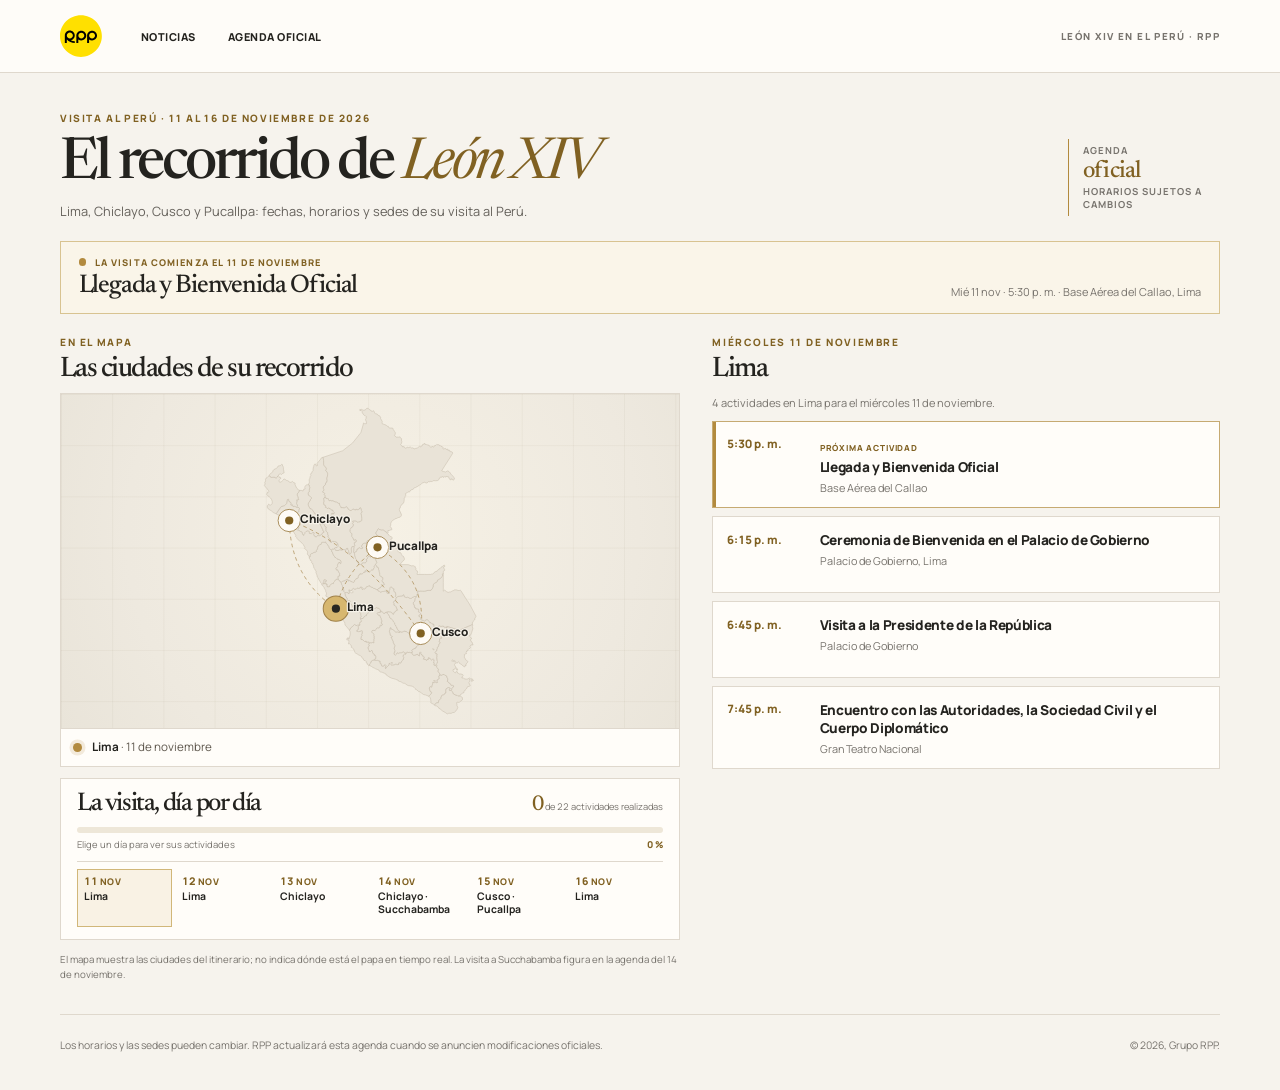
==== commit 35b2e7a0: "feat: update agenda layout and improve progress tracking display" ====
--- a/agenda-mapa.html
+++ b/agenda-mapa.html
@@ -9,7 +9,7 @@
   <link rel="preconnect" href="https://fonts.googleapis.com">
   <link rel="preconnect" href="https://fonts.gstatic.com" crossorigin>
   <link href="https://fonts.googleapis.com/css2?family=Manrope:wght@400;500;600;700;800&amp;family=Newsreader:ital,opsz,wght@0,6..72,400;0,6..72,500;0,6..72,600;1,6..72,400&amp;display=swap" rel="stylesheet">
-  <link rel="stylesheet" href="agenda-mapa.css?v=motion-2">
+  <link rel="stylesheet" href="agenda-mapa.css?v=compact-5">
 </head>
 <body>
   <a class="skip-link" href="#contenido">Saltar al contenido</a>
@@ -31,8 +31,8 @@
       <section class="intro" aria-labelledby="page-title">
         <div>
           <p class="eyebrow">Visita al Perú · 11 al 16 de noviembre de 2026</p>
-          <h1 id="page-title">Así será el recorrido de <em>León XIV</em></h1>
-          <p class="intro__description">De Lima a Chiclayo, Cusco y Pucallpa: revisa dónde estará el papa cada día y a qué hora comenzarán sus actividades.</p>
+          <h1 id="page-title">El recorrido de <em>León XIV</em></h1>
+          <p class="intro__description">Lima, Chiclayo, Cusco y Pucallpa: fechas, horarios y sedes de su visita al Perú.</p>
         </div>
         <div class="intro__stamp" aria-label="Agenda oficial, horarios sujetos a cambios">
           <span>Agenda</span>
@@ -47,39 +47,12 @@
           <h2 id="status-title" data-focus-title>Llegada y Bienvenida Oficial</h2>
           <p class="status__detail" data-focus-detail>Miércoles 11 nov · 5:30 p. m. · Base Aérea del Callao, Lima</p>
         </div>
-        <div class="status__meter">
-          <div class="status__fraction"><strong data-completed-count>0</strong><span>/ <span data-total-count>22</span></span></div>
-          <p>actividades realizadas</p>
-          <div class="status__bar" role="progressbar" aria-label="Actividades realizadas" aria-valuemin="0" aria-valuemax="22" aria-valuenow="0" data-progress-bar><span data-progress-fill></span></div>
-          <span class="status__percent" data-progress-percent>0 % de actividades realizadas</span>
-        </div>
-      </section>
-
-      <section class="journey" aria-labelledby="journey-title">
-        <div class="section-heading">
-          <div>
-            <p class="eyebrow">Del 11 al 16 de noviembre</p>
-            <h2 id="journey-title">La visita, día por día</h2>
-          </div>
-          <p>Elige un día para ver los horarios, las sedes y las ciudades que visitará.</p>
-        </div>
-        <div class="journey__scroll">
-          <div class="journey__days" aria-label="Seleccionar jornada" data-day-picker>
-            <button class="journey__day is-selected" type="button" data-select-day="1" aria-pressed="true"><span class="journey__date">11 <small>nov</small></span><span class="journey__city">Lima</span><span class="journey__state"></span></button>
-            <button class="journey__day" type="button" data-select-day="2" aria-pressed="false"><span class="journey__date">12 <small>nov</small></span><span class="journey__city">Lima</span><span class="journey__state"></span></button>
-            <button class="journey__day" type="button" data-select-day="3" aria-pressed="false"><span class="journey__date">13 <small>nov</small></span><span class="journey__city">Chiclayo</span><span class="journey__state"></span></button>
-            <button class="journey__day" type="button" data-select-day="4" aria-pressed="false"><span class="journey__date">14 <small>nov</small></span><span class="journey__city">Chiclayo · Succhabamba</span><span class="journey__state"></span></button>
-            <button class="journey__day" type="button" data-select-day="5" aria-pressed="false"><span class="journey__date">15 <small>nov</small></span><span class="journey__city">Cusco · Pucallpa</span><span class="journey__state"></span></button>
-            <button class="journey__day" type="button" data-select-day="6" aria-pressed="false"><span class="journey__date">16 <small>nov</small></span><span class="journey__city">Lima</span><span class="journey__state"></span></button>
-          </div>
-        </div>
       </section>
 
       <div class="explore">
         <section class="map-panel" aria-labelledby="map-title">
           <div class="panel-heading">
             <div><p class="eyebrow">En el mapa</p><h2 id="map-title">Las ciudades de su recorrido</h2></div>
-            <span class="panel-heading__index">01 / 02</span>
           </div>
           <div class="map-panel__stage">
             <svg class="peru-map" viewBox="0 0 620 570" role="group" aria-labelledby="map-svg-title map-svg-desc">
@@ -104,13 +77,30 @@
             </svg>
           </div>
           <div class="map-panel__caption"><span class="map-panel__marker" aria-hidden="true"></span><p data-map-caption><strong>Lima</strong> · 11 de noviembre</p></div>
+          <section class="journey" aria-labelledby="journey-title">
+            <div class="journey__summary">
+              <h3 id="journey-title">La visita, día por día</h3>
+              <div class="status__fraction"><strong data-completed-count>0</strong><span>de <span data-total-count>22</span> actividades realizadas</span></div>
+            </div>
+            <div class="status__bar" role="progressbar" aria-label="Actividades realizadas" aria-valuemin="0" aria-valuemax="22" aria-valuenow="0" aria-valuetext="0 de 22 actividades realizadas" data-progress-bar><span data-progress-fill></span></div>
+            <div class="journey__guide"><span>Elige un día para ver sus actividades</span><span class="status__percent" data-progress-percent>0 %</span></div>
+            <div class="journey__scroll">
+              <div class="journey__days" role="group" aria-label="Seleccionar jornada" data-day-picker>
+                <button class="journey__day is-selected" type="button" data-select-day="1" aria-pressed="true"><span class="journey__date">11 <small>nov</small></span><span class="journey__city">Lima</span><span class="journey__state"></span></button>
+                <button class="journey__day" type="button" data-select-day="2" aria-pressed="false"><span class="journey__date">12 <small>nov</small></span><span class="journey__city">Lima</span><span class="journey__state"></span></button>
+                <button class="journey__day" type="button" data-select-day="3" aria-pressed="false"><span class="journey__date">13 <small>nov</small></span><span class="journey__city">Chiclayo</span><span class="journey__state"></span></button>
+                <button class="journey__day" type="button" data-select-day="4" aria-pressed="false"><span class="journey__date">14 <small>nov</small></span><span class="journey__city">Chiclayo · Succhabamba</span><span class="journey__state"></span></button>
+                <button class="journey__day" type="button" data-select-day="5" aria-pressed="false"><span class="journey__date">15 <small>nov</small></span><span class="journey__city">Cusco · Pucallpa</span><span class="journey__state"></span></button>
+                <button class="journey__day" type="button" data-select-day="6" aria-pressed="false"><span class="journey__date">16 <small>nov</small></span><span class="journey__city">Lima</span><span class="journey__state"></span></button>
+              </div>
+            </div>
+          </section>
           <p class="map-panel__note">El mapa muestra las ciudades del itinerario; no indica dónde está el papa en tiempo real. La visita a Succhabamba figura en la agenda del 14 de noviembre.</p>
         </section>
 
         <section class="schedule-panel" id="cronograma" aria-labelledby="schedule-title">
           <div class="panel-heading">
             <div><p class="eyebrow" data-day-date>Miércoles 11 de noviembre</p><h2 id="schedule-title" data-day-title aria-live="polite">Lima</h2></div>
-            <span class="panel-heading__index">02 / 02</span>
           </div>
           <p class="schedule-panel__intro" data-day-intro>4 actividades previstas para el 11 de noviembre.</p>
           <ol class="event-list" data-event-list>
@@ -128,6 +118,6 @@
       </footer>
     </div>
   </main>
-  <script src="agenda-mapa.js?v=motion-2"></script>
+  <script src="agenda-mapa.js?v=compact-5"></script>
 </body>
 </html>
--- a/agenda-mapa.css
+++ b/agenda-mapa.css
@@ -33,82 +33,76 @@
 .demo-note { margin: 0; padding: .55rem 1rem; color: #302817; background: #ead6a5; font-size: .67rem; font-weight: 800; text-align: center; }
 .demo-note[hidden] { display: none; }
 
-.intro { display: flex; justify-content: space-between; align-items: end; gap: 3rem; padding: clamp(3.5rem, 6vw, 6rem) 0 clamp(2.4rem, 4vw, 4rem); }
+.intro { display: flex; justify-content: space-between; align-items: end; gap: 1.5rem; padding: clamp(1.6rem, 3vw, 2.5rem) 0 1.25rem; }
 .eyebrow { margin: 0 0 .8rem; color: var(--gold-dark); font-size: .63rem; font-weight: 800; letter-spacing: .16em; line-height: 1.4; text-transform: uppercase; }
-.intro h1 { max-width: 15ch; margin: 0; font-family: var(--serif); font-size: clamp(3.3rem, 6.4vw, 6.3rem); font-weight: 500; letter-spacing: -.067em; line-height: .89; }
+.intro h1 { margin: 0; font-family: var(--serif); font-size: clamp(2.8rem, 4.5vw, 4.5rem); font-weight: 500; letter-spacing: -.06em; line-height: .95; }
 .intro h1 em { color: var(--gold-dark); font-weight: 400; }
-.intro__description { max-width: 39rem; margin: 1.4rem 0 0; color: #65615b; font-size: clamp(.88rem, 1.2vw, 1rem); line-height: 1.65; }
-.intro__stamp { display: grid; gap: .25rem; flex: 0 0 10rem; margin-bottom: .45rem; padding: 1.1rem 0 0 1.2rem; border-left: 1px solid var(--gold); }
+.intro__description { max-width: 42rem; margin: .55rem 0 0; color: #65615b; font-size: clamp(.8rem, 1vw, .9rem); line-height: 1.5; }
+.intro__stamp { display: grid; gap: .15rem; flex: 0 0 9.5rem; margin-bottom: .3rem; padding: .3rem 0 .3rem .9rem; border-left: 1px solid var(--gold); }
 .intro__stamp span, .intro__stamp small { color: var(--muted); font-size: .6rem; font-weight: 700; letter-spacing: .1em; text-transform: uppercase; }
 .intro__stamp strong { color: var(--gold-dark); font-family: var(--serif); font-size: 1.5rem; font-weight: 500; letter-spacing: -.04em; }
 
-.status { display: grid; grid-template-columns: minmax(0, 1fr) 15.5rem; gap: 2.5rem; padding: clamp(1.5rem, 3vw, 2.3rem) clamp(1.5rem, 4vw, 3rem); border-top: 3px solid var(--gold); color: var(--cream); background: #292822; }
-.status__story { min-width: 0; }
-.status__eyebrow { display: flex; align-items: center; gap: .55rem; margin: 0 0 .65rem; color: var(--gold-light); font-size: .63rem; font-weight: 800; letter-spacing: .14em; text-transform: uppercase; }
-.status__signal { position: relative; flex: 0 0 auto; width: .46rem; height: .46rem; border-radius: 50%; background: var(--gold-light); }
-.status__signal::after { position: absolute; inset: -.3rem; border: 1px solid var(--gold-light); border-radius: 50%; opacity: 0; content: ""; }
-.status h2 { margin: 0; font-family: var(--serif); font-size: clamp(2rem, 3.5vw, 3.15rem); font-weight: 500; letter-spacing: -.052em; line-height: .95; }
-.status__detail { margin: .72rem 0 0; color: rgba(255, 253, 249, .68); font-size: .78rem; line-height: 1.5; }
-.status__meter { align-self: stretch; padding-left: 2.3rem; border-left: 1px solid rgba(255, 253, 249, .2); }
-.status__fraction { display: flex; align-items: baseline; gap: .45rem; font-family: var(--serif); font-variant-numeric: tabular-nums; }
-.status__fraction strong { color: var(--gold-light); font-size: clamp(3.4rem, 5vw, 4.5rem); font-weight: 500; letter-spacing: -.07em; line-height: .8; }
-.status__fraction > span { color: rgba(255, 253, 249, .48); font-size: 1.8rem; }
-.status__meter p { max-width: 12rem; margin: .5rem 0 1.15rem; color: rgba(255, 253, 249, .7); font-size: .68rem; line-height: 1.4; }
-.status__bar { height: .3rem; overflow: hidden; background: rgba(255, 253, 249, .2); }
-.status__bar span { display: block; width: 100%; height: 100%; background: var(--gold-light); transform: scaleX(0); transform-origin: left center; }
+.status { padding: .85rem 1.1rem; border: 1px solid #d8c391; color: var(--ink); background: #faf5e9; }
+.status__story { display: grid; grid-template-columns: minmax(0, 1fr) minmax(12rem, .8fr); align-items: end; column-gap: 1.5rem; min-width: 0; }
+.status__eyebrow { display: flex; grid-column: 1 / -1; align-items: center; gap: .55rem; margin: 0 0 .35rem; color: var(--gold-dark); font-size: .58rem; font-weight: 800; letter-spacing: .12em; text-transform: uppercase; }
+.status__signal { position: relative; flex: 0 0 auto; width: .46rem; height: .46rem; border-radius: 50%; background: var(--gold); }
+.status__signal::after { position: absolute; inset: -.3rem; border: 1px solid var(--gold); border-radius: 50%; opacity: 0; content: ""; }
+.status h2 { margin: 0; font-family: var(--serif); font-size: clamp(1.45rem, 2vw, 1.95rem); font-weight: 500; letter-spacing: -.045em; line-height: 1; }
+.status__detail { margin: 0; color: var(--muted); font-size: .69rem; line-height: 1.4; text-align: right; }
+.status__fraction { display: flex; align-items: baseline; gap: .18rem; font-variant-numeric: tabular-nums; white-space: nowrap; }
+.status__fraction strong { color: var(--gold-dark); font-family: var(--serif); font-size: 1.35rem; font-weight: 500; letter-spacing: -.05em; line-height: 1; }
+.status__fraction > span { color: var(--muted); font-size: .58rem; }
+.status__bar { height: .34rem; margin-top: .65rem; overflow: hidden; border-radius: 1rem; background: #eee7d8; }
+.status__bar span { display: block; width: 100%; height: 100%; background: var(--gold); transform: scaleX(0); transform-origin: left center; }
 .status__bar span.is-ready { transition: transform .6s cubic-bezier(.22, 1, .36, 1); }
-.status__percent { display: block; margin-top: .48rem; color: var(--gold-light); font-size: .59rem; font-weight: 800; letter-spacing: .1em; text-transform: uppercase; }
+.status__percent { margin-left: auto; color: var(--gold-dark); font-size: .59rem; font-weight: 800; white-space: nowrap; }
 .status.is-live .status__signal::after { animation: signal-pulse 2.3s ease-out infinite; }
 @keyframes signal-pulse { 0% { opacity: .7; transform: scale(.5); } 75%, 100% { opacity: 0; transform: scale(1.4); } }
 
-.journey { margin-top: clamp(3.4rem, 6vw, 5.6rem); }
-.section-heading { display: flex; justify-content: space-between; align-items: end; gap: 3rem; padding-bottom: 1.5rem; border-bottom: 1px solid var(--line); }
-.section-heading .eyebrow { margin-bottom: .5rem; }
-.section-heading h2, .panel-heading h2 { margin: 0; font-family: var(--serif); font-weight: 500; letter-spacing: -.055em; line-height: .94; }
-.section-heading h2 { font-size: clamp(2.5rem, 4.6vw, 4rem); }
-.section-heading > p { max-width: 18rem; margin: 0 0 .1rem; color: var(--muted); font-size: .78rem; line-height: 1.5; }
-.journey__scroll { overflow-x: auto; scrollbar-width: thin; scrollbar-color: #c6b48b transparent; }
-.journey__days { position: relative; display: grid; grid-template-columns: repeat(6, minmax(0, 1fr)); min-width: 740px; padding: 1.8rem 0 1.65rem; }
-.journey__days::before { position: absolute; top: 2.31rem; right: 0; left: 0; height: 1px; background: #d3c9b9; content: ""; }
-.journey__day { position: relative; display: grid; align-content: start; justify-items: start; min-width: 0; min-height: 6.3rem; padding: 0 .65rem 0 0; border: 0; color: var(--ink); background: none; text-align: left; cursor: pointer; }
-.journey__day::before { position: relative; z-index: 1; display: block; width: 1.05rem; height: 1.05rem; margin-bottom: .7rem; border: 2px solid #a99b83; border-radius: 50%; background: var(--paper); content: ""; transition: background-color .22s ease, border-color .22s ease, transform .22s cubic-bezier(.22, 1, .36, 1), box-shadow .22s ease; }
-.journey__day:hover::before { transform: scale(1.15); }
-.journey__day.is-completed::before { border-color: var(--gold); background: var(--gold); }
-.journey__day.is-live::before { border-color: var(--gold-dark); background: var(--gold-light); box-shadow: 0 0 0 .32rem rgba(178, 138, 62, .18); }
-.journey__day.is-selected::before { border-color: var(--gold-dark); background: var(--gold-light); box-shadow: 0 0 0 .28rem var(--paper), 0 0 0 .36rem var(--gold); transform: scale(1.16); }
-.journey__date { color: var(--gold-dark); font-size: .77rem; font-weight: 800; font-variant-numeric: tabular-nums; line-height: 1; }
+.journey { margin-top: .65rem; padding: .85rem 1rem .75rem; border: 1px solid var(--line); background: var(--cream); }
+.journey__summary { display: flex; flex-wrap: wrap; justify-content: space-between; align-items: baseline; gap: .25rem 1rem; }
+.journey__summary h3, .panel-heading h2 { margin: 0; font-family: var(--serif); font-weight: 500; letter-spacing: -.055em; line-height: .94; }
+.journey__summary h3 { font-size: clamp(1.35rem, 2vw, 1.7rem); }
+.journey__guide { display: flex; justify-content: space-between; gap: .5rem; margin: .4rem 0 .6rem; color: var(--muted); font-size: .59rem; line-height: 1.3; }
+.journey__scroll { overflow-x: auto; border-top: 1px solid var(--line); scrollbar-width: thin; scrollbar-color: #c6b48b transparent; }
+.journey__days { display: grid; grid-template-columns: repeat(6, minmax(0, 1fr)); gap: .2rem; min-width: 0; padding: .45rem 0 0; }
+.journey__day { display: grid; align-content: start; justify-items: start; min-width: 0; min-height: 3.65rem; padding: .4rem .35rem; border: 1px solid transparent; color: var(--ink); background: transparent; text-align: left; cursor: pointer; transition: background-color .2s ease, border-color .2s ease, transform .2s ease; }
+.journey__day:hover { background: #f8f3e9; }
+.journey__day:active { transform: translateY(1px); }
+.journey__day.is-selected { border-color: #d1b779; background: #f9f2e4; }
+.journey__day.is-live:not(.is-selected) { background: #faf6ee; }
+.journey__date { color: var(--gold-dark); font-size: .66rem; font-weight: 800; font-variant-numeric: tabular-nums; line-height: 1; }
 .journey__date small { font-size: .57rem; letter-spacing: .06em; text-transform: uppercase; }
-.journey__city { max-width: 14ch; margin-top: .35rem; font-family: var(--serif); font-size: clamp(1.13rem, 1.65vw, 1.45rem); font-weight: 500; letter-spacing: -.035em; line-height: 1.03; }
-.journey__state { margin-top: .44rem; color: var(--muted); font-size: .57rem; font-weight: 700; line-height: 1.2; text-transform: uppercase; }
+.journey__city { max-width: 12ch; margin-top: .2rem; font-family: var(--sans); font-size: .65rem; font-weight: 700; line-height: 1.2; overflow-wrap: anywhere; }
+.journey__state { margin-top: .18rem; color: var(--muted); font-size: .53rem; font-weight: 700; line-height: 1.2; text-transform: uppercase; }
 .journey__day.is-live .journey__state { color: var(--gold-dark); }
-.journey__day:focus-visible { outline: 2px solid var(--gold); outline-offset: .3rem; }
+.journey__day:focus-visible { outline: 2px solid var(--gold); outline-offset: 1px; }
 
-.explore { display: grid; grid-template-columns: minmax(0, 1.05fr) minmax(0, .95fr); gap: clamp(1.5rem, 3.5vw, 3rem); align-items: start; margin: clamp(1.4rem, 3vw, 2.2rem) 0 4rem; }
+.explore { display: grid; grid-template-columns: minmax(0, 1.1fr) minmax(0, .9fr); gap: clamp(1.25rem, 2.5vw, 2rem); align-items: start; margin: 1.2rem 0 2rem; }
 .map-panel, .schedule-panel { min-width: 0; }
-.panel-heading { display: flex; justify-content: space-between; align-items: end; gap: 1rem; min-height: 5.5rem; padding-bottom: 1.15rem; }
+.panel-heading { display: flex; justify-content: space-between; align-items: end; gap: 1rem; min-height: 3.7rem; padding-bottom: .65rem; }
 .panel-heading .eyebrow { margin-bottom: .45rem; }
-.panel-heading h2 { font-size: clamp(2rem, 3vw, 2.85rem); }
-.panel-heading__index { color: #a99b83; font-size: .6rem; font-weight: 800; letter-spacing: .1em; white-space: nowrap; }
-.map-panel__stage { position: relative; overflow: hidden; border: 1px solid var(--line); background: radial-gradient(circle at 52% 42%, #f6f1e5, #eee9df 68%, #e9e4d9); }
+.panel-heading h2 { font-size: clamp(1.55rem, 2.2vw, 2.1rem); }
+.map-panel__stage { position: relative; height: clamp(18rem, 28vw, 21rem); overflow: hidden; border: 1px solid var(--line); background: radial-gradient(circle at 52% 42%, #f6f1e5, #eee9df 68%, #e9e4d9); }
 .map-panel__stage::before { position: absolute; inset: 0; background-image: linear-gradient(rgba(115, 98, 67, .055) 1px, transparent 1px), linear-gradient(90deg, rgba(115, 98, 67, .055) 1px, transparent 1px); background-size: 3.2rem 3.2rem; content: ""; pointer-events: none; }
-.peru-map { position: relative; display: block; width: 100%; height: auto; }
+.peru-map { position: relative; display: block; width: 100%; height: 100%; }
 .peru-map__route path { fill: none; stroke: #a07d40; stroke-width: 1.5; stroke-linecap: round; stroke-dasharray: 5 7; opacity: .72; }
 .peru-map__pin { color: var(--ink); cursor: pointer; text-decoration: none; }
 .peru-map__halo { fill: rgba(255, 253, 249, .92); stroke: #9f8048; stroke-width: 1.5; transform-box: fill-box; transform-origin: center; transition: fill .22s ease, transform .22s cubic-bezier(.22, 1, .36, 1); }
 .peru-map__point { fill: var(--gold-dark); }
-.peru-map__pin text { fill: var(--ink); font-family: var(--sans); font-size: 15px; font-weight: 800; paint-order: stroke; stroke: #f7f3ea; stroke-width: 4px; stroke-linejoin: round; }
+.peru-map__pin text { fill: var(--ink); font-family: var(--sans); font-size: 20px; font-weight: 800; paint-order: stroke; stroke: #f7f3ea; stroke-width: 4px; stroke-linejoin: round; }
 .peru-map__pin.is-selected .peru-map__halo, .peru-map__pin:hover .peru-map__halo, .peru-map__pin:focus-visible .peru-map__halo { fill: var(--gold-light); transform: scale(1.14); }
 .peru-map__pin.is-selected .peru-map__point { fill: #292822; }
 .peru-map__pin:focus-visible { outline: none; }
 .peru-map__pin:focus-visible .peru-map__halo { stroke: #3f3017; }
-.map-panel__caption { display: flex; align-items: center; gap: .65rem; min-height: 3.3rem; padding: .75rem 1rem; border: 1px solid var(--line); border-top: 0; background: var(--cream); }
+.map-panel__caption { display: flex; align-items: center; gap: .65rem; min-height: 2.4rem; padding: .45rem .75rem; border: 1px solid var(--line); border-top: 0; background: var(--cream); }
 .map-panel__caption p { margin: 0; color: #5f584e; font-size: .73rem; line-height: 1.4; }
 .map-panel__caption strong { color: var(--ink); }
 .map-panel__marker { flex: 0 0 auto; width: .55rem; height: .55rem; border-radius: 50%; background: var(--gold); box-shadow: 0 0 0 .22rem rgba(178, 138, 62, .16); }
 .map-panel__note { margin: .8rem 0 0; color: var(--muted); font-size: .61rem; line-height: 1.5; }
-.schedule-panel__intro { min-height: 2.4rem; margin: .15rem 0 0; color: var(--muted); font-size: .76rem; line-height: 1.5; }
-.event-list { display: grid; gap: .65rem; margin: .8rem 0 0; padding: 0; list-style: none; }
-.event-list__item { display: grid; grid-template-columns: 5.7rem minmax(0, 1fr); gap: 1.1rem; min-height: 5.7rem; padding: 1rem 1.15rem; border: 1px solid var(--line); background: var(--cream); }
+.schedule-panel__intro { margin: .15rem 0 0; color: var(--muted); font-size: .69rem; line-height: 1.4; }
+.event-list { display: grid; gap: .5rem; margin: .65rem 0 0; padding: 0; list-style: none; }
+.event-list__item { display: grid; grid-template-columns: 5.1rem minmax(0, 1fr); gap: .7rem; min-height: 4.8rem; padding: .75rem .85rem; border: 1px solid var(--line); background: var(--cream); }
 .event-list__item.is-entering { animation: event-enter .4s cubic-bezier(.22, 1, .36, 1) both; animation-delay: var(--enter-delay, 0ms); }
 .event-list__item.is-next, .event-list__item.is-live { position: relative; border-color: #c6aa72; }
 .event-list__item.is-next::before, .event-list__item.is-live::before { position: absolute; inset: 0 auto 0 0; width: 3px; background: var(--gold); content: ""; }
@@ -130,24 +124,21 @@
 
 @media (max-width: 900px) {
   .masthead__edition { display: none; }
-  .intro h1 { font-size: clamp(3.4rem, 7vw, 5.2rem); }
-  .explore { grid-template-columns: minmax(0, 1fr) minmax(0, .95fr); gap: 1.3rem; }
+  .intro h1 { font-size: clamp(2.6rem, 5.5vw, 3.8rem); }
+  .explore { grid-template-columns: minmax(0, 1.05fr) minmax(0, .95fr); gap: 1.15rem; }
+  .journey__days { min-width: 550px; }
   .event-list__item { grid-template-columns: 1fr; gap: .35rem; }
   .event-list__item time { padding: 0; }
 }
 
 @media (max-width: 700px) {
   .wrap { width: min(100% - 2rem, 1160px); }
-  .intro { align-items: start; padding-block: 3rem 2.4rem; }
+  .intro { align-items: start; padding-block: 1.6rem 1rem; }
   .intro__stamp { display: none; }
-  .status { grid-template-columns: 1fr; gap: 1.4rem; }
-  .status__meter { display: grid; grid-template-columns: auto 1fr; align-items: end; column-gap: 1.2rem; padding: 1.1rem 0 0; border-top: 1px solid rgba(255, 253, 249, .2); border-left: 0; }
-  .status__meter p { margin: 0 0 .05rem; }
-  .status__bar { grid-column: 1 / -1; margin-top: .8rem; }
-  .status__percent { grid-column: 1 / -1; }
-  .section-heading { align-items: start; flex-direction: column; gap: .7rem; }
-  .section-heading > p { max-width: 29rem; }
-  .explore { grid-template-columns: 1fr; gap: 2.4rem; }
+  .status__story { grid-template-columns: 1fr; gap: .3rem; }
+  .status__detail { text-align: left; }
+  .explore { grid-template-columns: 1fr; gap: 1.5rem; }
+  .map-panel__stage { height: min(64vw, 21rem); min-height: 17rem; }
   .panel-heading { min-height: 0; }
   .event-list__item { grid-template-columns: 5.7rem minmax(0, 1fr); gap: 1rem; }
 }
@@ -157,12 +148,11 @@
   .masthead__brand { width: 2.3rem; height: 2.3rem; }
   .masthead__nav { gap: 1rem; }
   .masthead__nav a { font-size: .59rem; }
-  .intro h1 { font-size: clamp(3.25rem, 14vw, 4.4rem); }
+  .intro h1 { font-size: clamp(2.35rem, 10vw, 3rem); }
   .intro__description { font-size: .82rem; }
-  .status { padding: 1.45rem 1.2rem; }
-  .status h2 { font-size: 2.15rem; }
-  .journey__days { min-width: 700px; }
-  .peru-map__pin text { font-size: 17px; }
+  .status { padding: .8rem .9rem; }
+  .status h2 { font-size: 1.45rem; }
+  .journey__days { min-width: 550px; }
   .event-list__item { grid-template-columns: 4.3rem minmax(0, 1fr); gap: .7rem; padding: .85rem; }
   .event-list__item time { font-size: .65rem; }
   .event-list__item h3 { font-size: .78rem; }
@@ -173,5 +163,5 @@
 @media (prefers-reduced-motion: reduce) {
   html { scroll-behavior: auto; }
   .status.is-live .status__signal::after, .event-list__item.is-entering, .event-list__item.is-entering:is(.is-next, .is-live)::before, .intro.is-motion-entering, .status.is-motion-entering, .journey.is-motion-entering, .map-panel.is-motion-entering, .schedule-panel.is-motion-entering { animation: none; }
-  .status__bar span.is-ready, .journey__day::before, .peru-map__halo { transition: none; }
+  .status__bar span.is-ready, .journey__day, .peru-map__halo { transition: none; }
 }
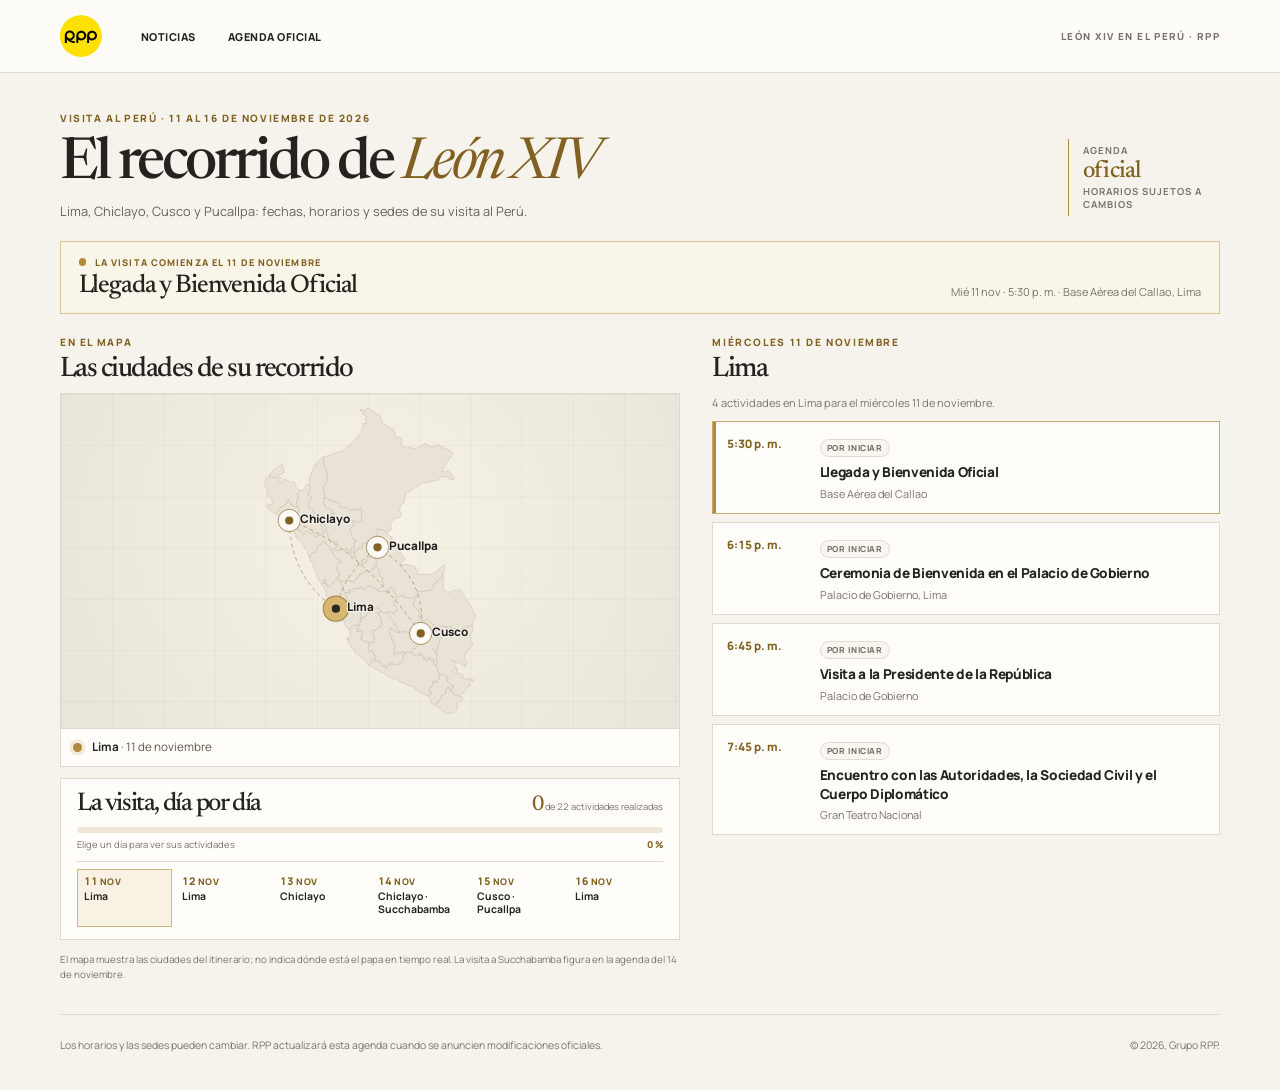
==== commit e10c6042: "feat: enhance event list badges with dynamic status indicators and improved styling" ====
--- a/agenda-mapa.html
+++ b/agenda-mapa.html
@@ -9,7 +9,7 @@
   <link rel="preconnect" href="https://fonts.googleapis.com">
   <link rel="preconnect" href="https://fonts.gstatic.com" crossorigin>
   <link href="https://fonts.googleapis.com/css2?family=Manrope:wght@400;500;600;700;800&amp;family=Newsreader:ital,opsz,wght@0,6..72,400;0,6..72,500;0,6..72,600;1,6..72,400&amp;display=swap" rel="stylesheet">
-  <link rel="stylesheet" href="agenda-mapa.css?v=compact-5">
+  <link rel="stylesheet" href="agenda-mapa.css?v=compact-6">
 </head>
 <body>
   <a class="skip-link" href="#contenido">Saltar al contenido</a>
@@ -26,7 +26,6 @@
   </header>
 
   <main id="contenido">
-    <p class="demo-note" data-demo-note hidden>Vista de prueba: la jornada en Chiclayo se muestra en vivo solo para revisar el diseño. No es una transmisión real.</p>
     <div class="wrap">
       <section class="intro" aria-labelledby="page-title">
         <div>
@@ -104,10 +103,10 @@
           </div>
           <p class="schedule-panel__intro" data-day-intro>4 actividades previstas para el 11 de noviembre.</p>
           <ol class="event-list" data-event-list>
-            <li class="event-list__item is-next"><time datetime="2026-11-11T17:30-05:00">5:30 p. m.</time><div><span class="event-list__badge">Próxima actividad</span><h3>Llegada y Bienvenida Oficial</h3><p>Base Aérea del Callao</p></div></li>
-            <li class="event-list__item"><time datetime="2026-11-11T18:15-05:00">6:15 p. m.</time><div><h3>Ceremonia de Bienvenida en el Palacio de Gobierno</h3><p>Palacio de Gobierno, Lima</p></div></li>
-            <li class="event-list__item"><time datetime="2026-11-11T18:45-05:00">6:45 p. m.</time><div><h3>Visita a la Presidente de la República</h3><p>Palacio de Gobierno</p></div></li>
-            <li class="event-list__item"><time datetime="2026-11-11T19:45-05:00">7:45 p. m.</time><div><h3>Encuentro con las Autoridades, la Sociedad Civil y el Cuerpo Diplomático</h3><p>Gran Teatro Nacional</p></div></li>
+            <li class="event-list__item is-next is-upcoming"><time datetime="2026-11-11T17:30-05:00">5:30 p. m.</time><div><span class="event-list__badge is-upcoming">Por iniciar</span><h3>Llegada y Bienvenida Oficial</h3><p>Base Aérea del Callao</p></div></li>
+            <li class="event-list__item is-upcoming"><time datetime="2026-11-11T18:15-05:00">6:15 p. m.</time><div><span class="event-list__badge is-upcoming">Por iniciar</span><h3>Ceremonia de Bienvenida en el Palacio de Gobierno</h3><p>Palacio de Gobierno, Lima</p></div></li>
+            <li class="event-list__item is-upcoming"><time datetime="2026-11-11T18:45-05:00">6:45 p. m.</time><div><span class="event-list__badge is-upcoming">Por iniciar</span><h3>Visita a la Presidente de la República</h3><p>Palacio de Gobierno</p></div></li>
+            <li class="event-list__item is-upcoming"><time datetime="2026-11-11T19:45-05:00">7:45 p. m.</time><div><span class="event-list__badge is-upcoming">Por iniciar</span><h3>Encuentro con las Autoridades, la Sociedad Civil y el Cuerpo Diplomático</h3><p>Gran Teatro Nacional</p></div></li>
           </ol>
         </section>
       </div>
@@ -118,6 +117,6 @@
       </footer>
     </div>
   </main>
-  <script src="agenda-mapa.js?v=compact-5"></script>
+  <script src="agenda-mapa.js?v=compact-6"></script>
 </body>
 </html>
--- a/agenda-mapa.css
+++ b/agenda-mapa.css
@@ -30,8 +30,6 @@
 .masthead__nav a { font-size: .68rem; font-weight: 800; letter-spacing: .045em; text-decoration: none; text-transform: uppercase; }
 .masthead__nav a:hover { color: var(--gold-dark); }
 .masthead__edition { margin-left: auto; color: var(--muted); font-size: .61rem; font-weight: 800; letter-spacing: .14em; text-transform: uppercase; }
-.demo-note { margin: 0; padding: .55rem 1rem; color: #302817; background: #ead6a5; font-size: .67rem; font-weight: 800; text-align: center; }
-.demo-note[hidden] { display: none; }
 
 .intro { display: flex; justify-content: space-between; align-items: end; gap: 1.5rem; padding: clamp(1.6rem, 3vw, 2.5rem) 0 1.25rem; }
 .eyebrow { margin: 0 0 .8rem; color: var(--gold-dark); font-size: .63rem; font-weight: 800; letter-spacing: .16em; line-height: 1.4; text-transform: uppercase; }
@@ -116,7 +114,10 @@
 .event-list__item time { padding-top: .15rem; color: var(--gold-dark); font-size: .72rem; font-weight: 800; font-variant-numeric: tabular-nums; white-space: nowrap; }
 .event-list__item h3 { margin: .1rem 0 .25rem; font-size: .85rem; font-weight: 800; letter-spacing: -.025em; line-height: 1.35; }
 .event-list__item p { margin: 0; color: var(--muted); font-size: .68rem; line-height: 1.4; }
-.event-list__badge { display: inline-block; margin-bottom: .2rem; color: var(--gold-dark); font-size: .52rem; font-weight: 800; letter-spacing: .1em; text-transform: uppercase; }
+.event-list__badge { display: inline-flex; align-items: center; width: fit-content; min-height: 1.15rem; margin-bottom: .28rem; padding: .16rem .38rem; border: 1px solid transparent; border-radius: 999px; font-size: .52rem; font-weight: 800; letter-spacing: .075em; line-height: 1; text-transform: uppercase; }
+.event-list__badge.is-completed { border-color: #d9d2c4; background: #ece8df; color: #625c50; }
+.event-list__badge.is-live { border-color: #c6aa72; background: #f3ead2; color: #725316; }
+.event-list__badge.is-upcoming { border-color: #e0dbd1; background: #f8f6f1; color: #777166; }
 
 .page-note { display: flex; justify-content: space-between; gap: 2rem; padding: 1.4rem 0 2.3rem; border-top: 1px solid var(--line); color: var(--muted); font-size: .65rem; line-height: 1.5; }
 .page-note p { max-width: 42rem; margin: 0; }
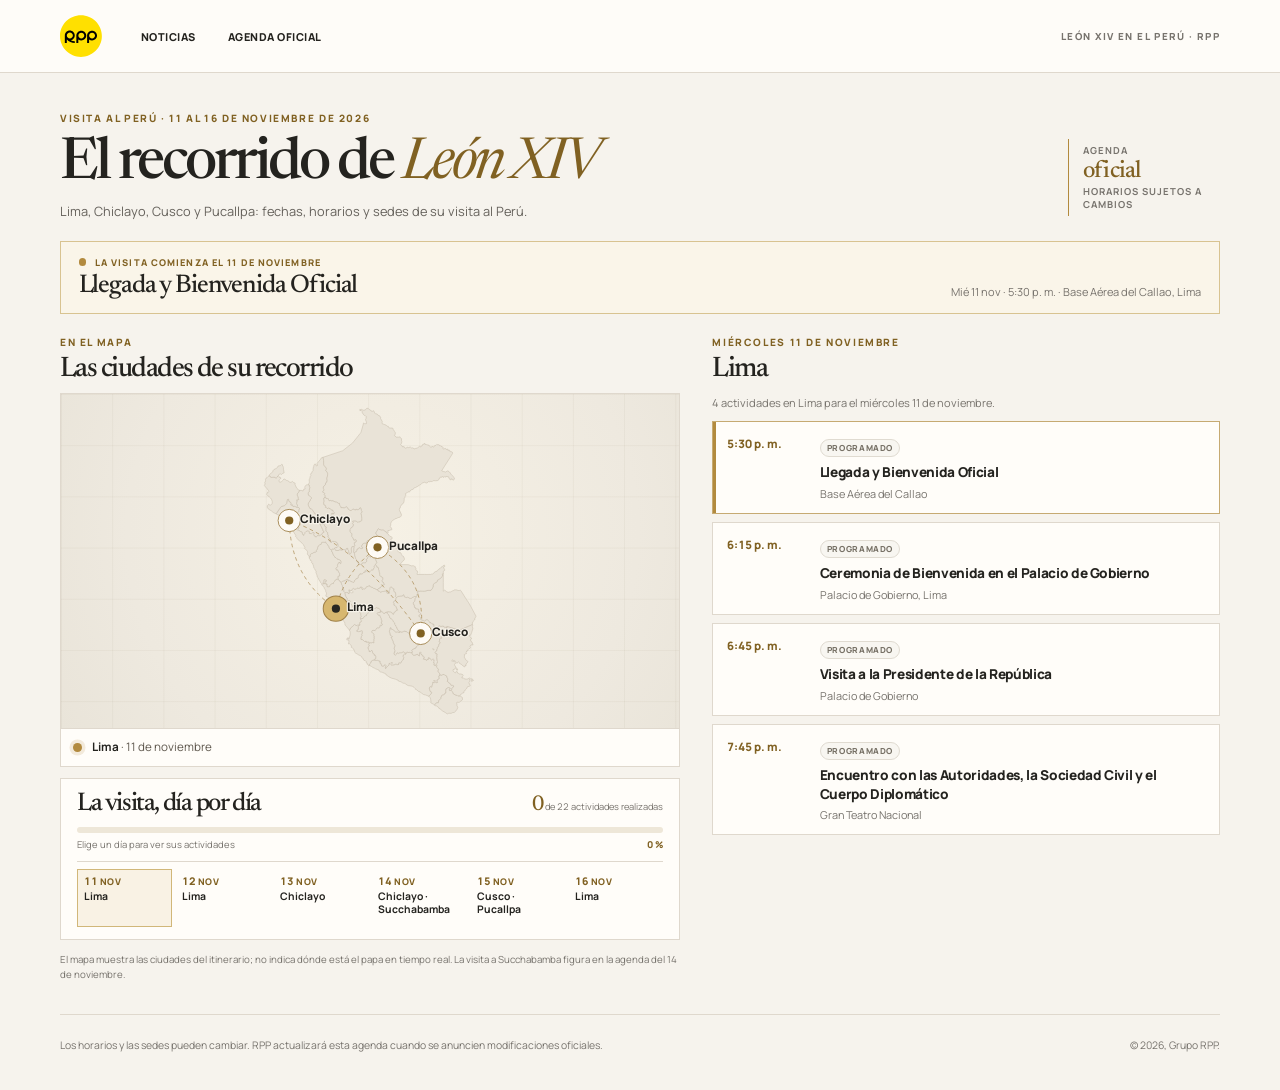
==== commit 56cc8315: "fix: update event status labels from 'Por iniciar' to 'Programado' for clarity" ====
--- a/agenda-mapa.html
+++ b/agenda-mapa.html
@@ -62,16 +62,16 @@
                 <path d="M251.5 366.3 Q174 314 171.8 215.9 Q290 257 396.2 408.6 Q409 313 322.5 261.7 Q267 302 251.5 366.3" />
               </g>
               <a href="#cronograma" class="peru-map__pin is-selected" data-map-day="1" data-map-city="lima" aria-label="Lima: ver actividades del 11 de noviembre">
-                <circle class="peru-map__halo" cx="251.5" cy="366.3" r="19" /><circle class="peru-map__point" cx="251.5" cy="366.3" r="7" /><text x="271" y="371">Lima</text>
+                <circle class="peru-map__pulse" cx="251.5" cy="366.3" r="19" /><circle class="peru-map__pulse peru-map__pulse--delayed" cx="251.5" cy="366.3" r="19" /><circle class="peru-map__halo" cx="251.5" cy="366.3" r="19" /><circle class="peru-map__point" cx="251.5" cy="366.3" r="7" /><text x="271" y="371">Lima</text>
               </a>
               <a href="#cronograma" class="peru-map__pin" data-map-day="3" data-map-city="chiclayo" aria-label="Chiclayo: ver actividades del 13 de noviembre">
-                <circle class="peru-map__halo" cx="171.8" cy="215.9" r="19" /><circle class="peru-map__point" cx="171.8" cy="215.9" r="7" /><text x="191" y="220">Chiclayo</text>
+                <circle class="peru-map__pulse" cx="171.8" cy="215.9" r="19" /><circle class="peru-map__pulse peru-map__pulse--delayed" cx="171.8" cy="215.9" r="19" /><circle class="peru-map__halo" cx="171.8" cy="215.9" r="19" /><circle class="peru-map__point" cx="171.8" cy="215.9" r="7" /><text x="191" y="220">Chiclayo</text>
               </a>
               <a href="#cronograma" class="peru-map__pin" data-map-day="5" data-map-city="pucallpa" aria-label="Pucallpa: ver actividades del 15 de noviembre">
-                <circle class="peru-map__halo" cx="322.5" cy="261.7" r="19" /><circle class="peru-map__point" cx="322.5" cy="261.7" r="7" /><text x="342" y="266">Pucallpa</text>
+                <circle class="peru-map__pulse" cx="322.5" cy="261.7" r="19" /><circle class="peru-map__pulse peru-map__pulse--delayed" cx="322.5" cy="261.7" r="19" /><circle class="peru-map__halo" cx="322.5" cy="261.7" r="19" /><circle class="peru-map__point" cx="322.5" cy="261.7" r="7" /><text x="342" y="266">Pucallpa</text>
               </a>
               <a href="#cronograma" class="peru-map__pin" data-map-day="5" data-map-city="cusco" aria-label="Cusco: ver actividades del 15 de noviembre">
-                <circle class="peru-map__halo" cx="396.2" cy="408.6" r="19" /><circle class="peru-map__point" cx="396.2" cy="408.6" r="7" /><text x="416" y="413">Cusco</text>
+                <circle class="peru-map__pulse" cx="396.2" cy="408.6" r="19" /><circle class="peru-map__pulse peru-map__pulse--delayed" cx="396.2" cy="408.6" r="19" /><circle class="peru-map__halo" cx="396.2" cy="408.6" r="19" /><circle class="peru-map__point" cx="396.2" cy="408.6" r="7" /><text x="416" y="413">Cusco</text>
               </a>
             </svg>
           </div>
@@ -103,10 +103,10 @@
           </div>
           <p class="schedule-panel__intro" data-day-intro>4 actividades previstas para el 11 de noviembre.</p>
           <ol class="event-list" data-event-list>
-            <li class="event-list__item is-next is-upcoming"><time datetime="2026-11-11T17:30-05:00">5:30 p. m.</time><div><span class="event-list__badge is-upcoming">Por iniciar</span><h3>Llegada y Bienvenida Oficial</h3><p>Base Aérea del Callao</p></div></li>
-            <li class="event-list__item is-upcoming"><time datetime="2026-11-11T18:15-05:00">6:15 p. m.</time><div><span class="event-list__badge is-upcoming">Por iniciar</span><h3>Ceremonia de Bienvenida en el Palacio de Gobierno</h3><p>Palacio de Gobierno, Lima</p></div></li>
-            <li class="event-list__item is-upcoming"><time datetime="2026-11-11T18:45-05:00">6:45 p. m.</time><div><span class="event-list__badge is-upcoming">Por iniciar</span><h3>Visita a la Presidente de la República</h3><p>Palacio de Gobierno</p></div></li>
-            <li class="event-list__item is-upcoming"><time datetime="2026-11-11T19:45-05:00">7:45 p. m.</time><div><span class="event-list__badge is-upcoming">Por iniciar</span><h3>Encuentro con las Autoridades, la Sociedad Civil y el Cuerpo Diplomático</h3><p>Gran Teatro Nacional</p></div></li>
+            <li class="event-list__item is-next is-upcoming"><time datetime="2026-11-11T17:30-05:00">5:30 p. m.</time><div><span class="event-list__badge is-upcoming">Programado</span><h3>Llegada y Bienvenida Oficial</h3><p>Base Aérea del Callao</p></div></li>
+            <li class="event-list__item is-upcoming"><time datetime="2026-11-11T18:15-05:00">6:15 p. m.</time><div><span class="event-list__badge is-upcoming">Programado</span><h3>Ceremonia de Bienvenida en el Palacio de Gobierno</h3><p>Palacio de Gobierno, Lima</p></div></li>
+            <li class="event-list__item is-upcoming"><time datetime="2026-11-11T18:45-05:00">6:45 p. m.</time><div><span class="event-list__badge is-upcoming">Programado</span><h3>Visita a la Presidente de la República</h3><p>Palacio de Gobierno</p></div></li>
+            <li class="event-list__item is-upcoming"><time datetime="2026-11-11T19:45-05:00">7:45 p. m.</time><div><span class="event-list__badge is-upcoming">Programado</span><h3>Encuentro con las Autoridades, la Sociedad Civil y el Cuerpo Diplomático</h3><p>Gran Teatro Nacional</p></div></li>
           </ol>
         </section>
       </div>
--- a/agenda-mapa.css
+++ b/agenda-mapa.css
@@ -86,6 +86,10 @@
 .peru-map { position: relative; display: block; width: 100%; height: 100%; }
 .peru-map__route path { fill: none; stroke: #a07d40; stroke-width: 1.5; stroke-linecap: round; stroke-dasharray: 5 7; opacity: .72; }
 .peru-map__pin { color: var(--ink); cursor: pointer; text-decoration: none; }
+.peru-map__pulse { fill: none; stroke: var(--gold-dark); stroke-width: 2.5; opacity: 0; pointer-events: none; transform-box: fill-box; transform-origin: center; }
+.peru-map__pin.is-current .peru-map__pulse { animation: map-pin-pulse 2.2s ease-out infinite; }
+.peru-map__pin.is-current .peru-map__pulse--delayed { animation-delay: -1.1s; stroke-width: 2; }
+@keyframes map-pin-pulse { 0% { opacity: .88; transform: scale(.72); } 72%, 100% { opacity: 0; transform: scale(1.9); } }
 .peru-map__halo { fill: rgba(255, 253, 249, .92); stroke: #9f8048; stroke-width: 1.5; transform-box: fill-box; transform-origin: center; transition: fill .22s ease, transform .22s cubic-bezier(.22, 1, .36, 1); }
 .peru-map__point { fill: var(--gold-dark); }
 .peru-map__pin text { fill: var(--ink); font-family: var(--sans); font-size: 20px; font-weight: 800; paint-order: stroke; stroke: #f7f3ea; stroke-width: 4px; stroke-linejoin: round; }
@@ -163,6 +167,7 @@
 
 @media (prefers-reduced-motion: reduce) {
   html { scroll-behavior: auto; }
-  .status.is-live .status__signal::after, .event-list__item.is-entering, .event-list__item.is-entering:is(.is-next, .is-live)::before, .intro.is-motion-entering, .status.is-motion-entering, .journey.is-motion-entering, .map-panel.is-motion-entering, .schedule-panel.is-motion-entering { animation: none; }
+  .status.is-live .status__signal::after, .peru-map__pin.is-current .peru-map__pulse, .event-list__item.is-entering, .event-list__item.is-entering:is(.is-next, .is-live)::before, .intro.is-motion-entering, .status.is-motion-entering, .journey.is-motion-entering, .map-panel.is-motion-entering, .schedule-panel.is-motion-entering { animation: none; }
+  .peru-map__pin.is-current .peru-map__pulse { opacity: .28; }
   .status__bar span.is-ready, .journey__day, .peru-map__halo { transition: none; }
 }
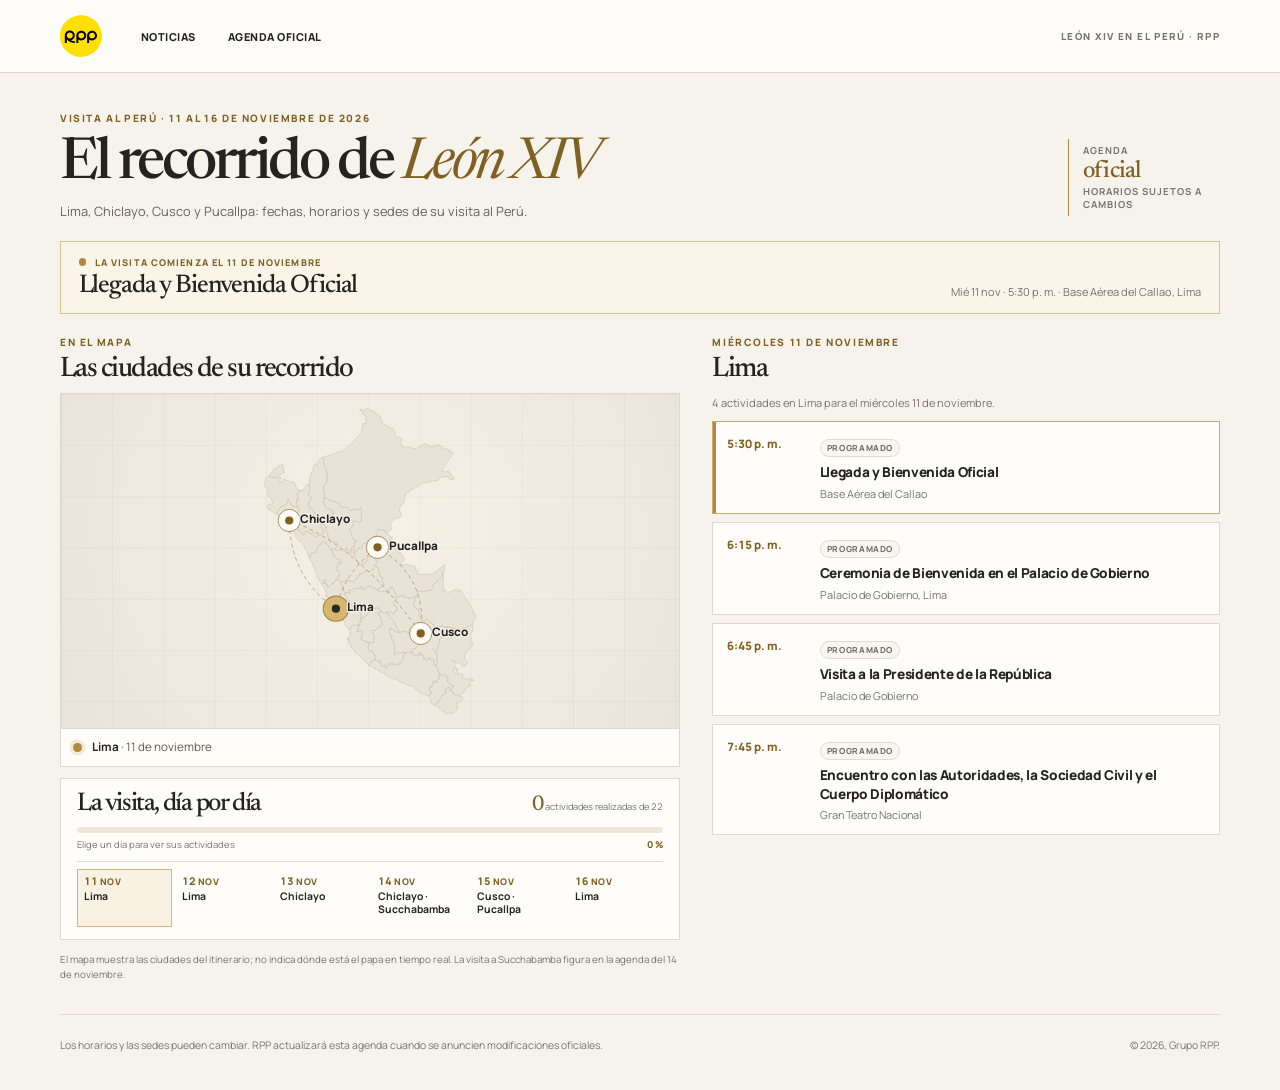
==== commit 3400e587: "fix: improve clarity of activity completion status messages" ====
--- a/agenda-mapa.html
+++ b/agenda-mapa.html
@@ -79,9 +79,9 @@
           <section class="journey" aria-labelledby="journey-title">
             <div class="journey__summary">
               <h3 id="journey-title">La visita, día por día</h3>
-              <div class="status__fraction"><strong data-completed-count>0</strong><span>de <span data-total-count>22</span> actividades realizadas</span></div>
+              <div class="status__fraction"><strong data-completed-count>0</strong><span>actividades realizadas de <span data-total-count>22</span></span></div>
             </div>
-            <div class="status__bar" role="progressbar" aria-label="Actividades realizadas" aria-valuemin="0" aria-valuemax="22" aria-valuenow="0" aria-valuetext="0 de 22 actividades realizadas" data-progress-bar><span data-progress-fill></span></div>
+            <div class="status__bar" role="progressbar" aria-label="Actividades realizadas" aria-valuemin="0" aria-valuemax="22" aria-valuenow="0" aria-valuetext="0 actividades realizadas de 22" data-progress-bar><span data-progress-fill></span></div>
             <div class="journey__guide"><span>Elige un día para ver sus actividades</span><span class="status__percent" data-progress-percent>0 %</span></div>
             <div class="journey__scroll">
               <div class="journey__days" role="group" aria-label="Seleccionar jornada" data-day-picker>
